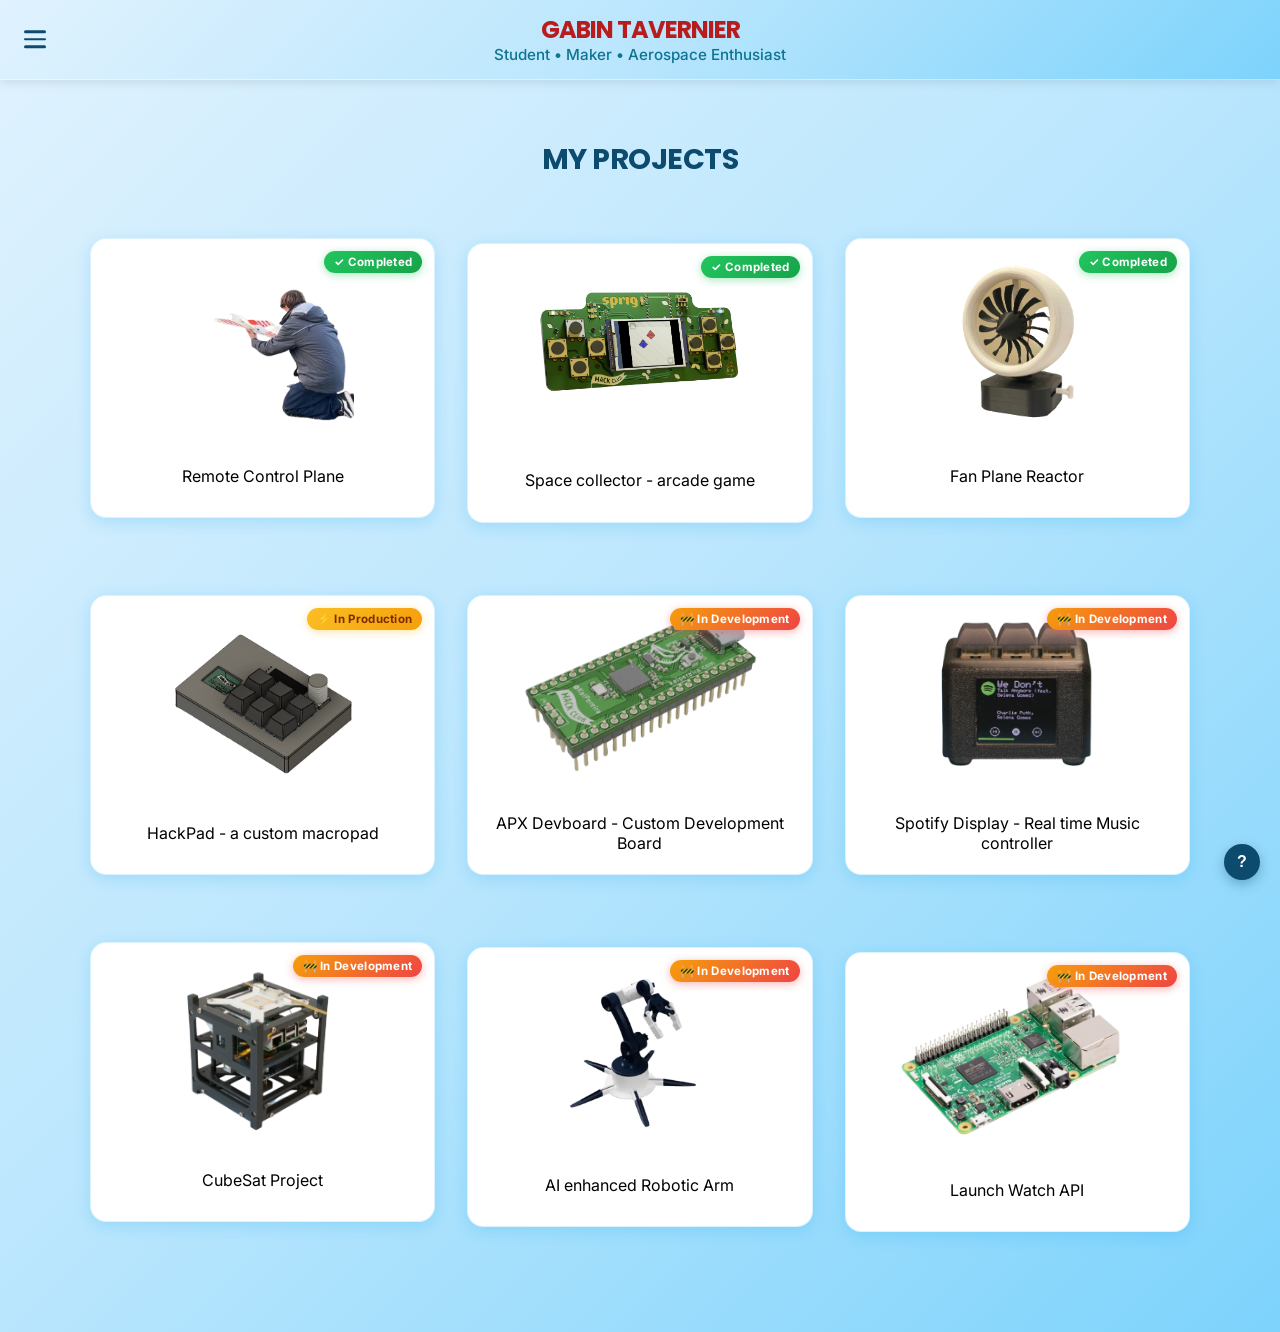
==== index.html @ 33c6af86 "Add files via upload" ====
<!DOCTYPE html>
<html>
    <head>
        <link rel="stylesheet" href="main.css">
        <meta charset="UTF-8">
        <meta name="viewport" content="width=device-width, initial-scale=1.0">
        <title>GABIN TAVERNIER</title>
    </head>
    <body style="padding-bottom: 80px;">

        <div id="header">
            <button id="hamburger" aria-label="Menu">
                <span></span>
                <span></span>
                <span></span>
            </button>
            <h1 id="name"> <div>GABIN TAVERNIER</div> </h1>
            <h3 id="description"> Student • Maker • Aerospace Enthusiast </h3>
            <nav id="nav-dropdown">
                <a href="index.html" class="nav-link active">Projects</a>
                <a href="about.html" class="nav-link">About</a>
                <a href="contact.html" class="nav-link">Contact</a>
            </nav>
        </div>

       
        <h2 id="projects"> <div>MY PROJECTS</div> </h1>
        <div class="projects-grid">
            <div class="project">
                <span class="done-badge">✓ Completed</span>
                <img src="./gabin rc plane.png" alt="RC Plane Project" width="200" height="200" />
                <p>Remote Control Plane</p>
            </div>
            <div class="project space-collector">
                <span class="done-badge">✓ Completed</span>
                <img src="sprig.png" alt="space collector game" width="300" height="200" />
                <p>Space collector - arcade game</p>
            </div>
            <div class="project">
                <span class="done-badge">✓ Completed</span>
                <img src="fan plane reactor.png" alt="Fan Plane Reactor" width="200" height="200" />
                <p>Fan Plane Reactor</p>
            </div>
            <div class="project hackpad">
                <span class="prod-badge">⚡ In Production</span>
                <img src="hackpad.png" alt="HackPad - a custom macropad" width="230" height="160" />
                <p>HackPad - a custom macropad</p>
            </div>
            <div class="project devboard">
                <span class="wip-badge">🚧 In Development</span>
                <img src="devboard.png" alt="devboard" width="220" height="150" />
                <p>APX Devboard - Custom Development Board</p>
            </div>
            <div class="project display">
                <span class="wip-badge">🚧 In Development</span>
                <img src="display.png" alt="spotify display" width="250" height="160" />
                <p>Spotify Display - Real time Music controller</p>
            </div>
            <div class="project cubesat">
                <span class="wip-badge">🚧 In Development</span>
                <img src="cubesat.png" alt="CubeSat Project" width="270" height="270" />
                <p>CubeSat Project</p>
            </div>
            <div class="project robotic-arm">
                <span class="wip-badge">🚧 In Development</span>
                <img src="arm.png" alt="robotic arm" width="200" height="200" />
                <p>AI enhanced Robotic Arm</p>
            </div>
            <div class="project raspapi">
                <span class="wip-badge">🚧 In Development</span>
                <img src="raspapi.png" alt="RaspAPI" width="200" height="200" />
                <p>Launch Watch API</p>
            </div>
        </div>

        <!-- Fenêtre modale projet -->
        <div id="modal-bg" class="modal-bg" style="display:none;">
            <div class="modal" id="modal-content">
                <button class="modal-close" id="modal-close" aria-label="Fermer">&times;</button>
                <div id="modal-body">
                    <!-- Le contenu du projet s'affichera ici -->
                </div>
            </div>
        </div>

        <!-- Légende des badges -->
        <button id="legend-btn" aria-label="Légende des badges">?</button>
        <div id="legend-popup">
            <p><span class="done-badge">✓ Completed</span> Finished / Shipped project</p>
            <p><span class="prod-badge">⚡ In Production</span> Waiting for project parts</p>
            <p><span class="wip-badge">🚧 In Development</span> Project at the design stage</p>
        </div>

       <script src="script.js" defer></script> 
    </body>
</html>
---- main.css ----
@import url('https://fonts.googleapis.com/css2?family=Inter:wght@400;500;600;700&family=Poppins:wght@600;700&display=swap');

html {
    margin: 0;
    padding: 0;
}

/* Legend button */
#legend-btn {
    position: fixed;
    bottom: 20px;
    right: 20px;
    width: 36px;
    height: 36px;
    border-radius: 50%;
    background: #0C4A6E;
    color: #fff;
    font-size: 1rem;
    font-weight: 700;
    border: none;
    cursor: pointer;
    box-shadow: 0 4px 12px rgba(12, 74, 110, 0.35);
    z-index: 100;
    transition: background 0.2s;
}

#legend-btn:hover {
    background: #0284C7;
}

#legend-popup {
    display: none;
    position: fixed;
    bottom: 66px;
    right: 20px;
    background: #fff;
    border-radius: 12px;
    box-shadow: 0 8px 24px rgba(0,0,0,0.15);
    padding: 14px 18px;
    z-index: 100;
    text-align: left;
    min-width: 230px;
    border: 1px solid rgba(186, 230, 253, 0.6);
}

#legend-popup.open {
    display: block;
}

#legend-popup p {
    margin: 6px 0;
    display: flex;
    align-items: center;
    gap: 10px;
    color: #0C4A6E;
    font-size: 0.88rem;
    font-weight: 500;
}

#legend-popup .done-badge,
#legend-popup .prod-badge,
#legend-popup .wip-badge,
#modal-body .done-badge,
#modal-body .prod-badge,
#modal-body .wip-badge {
    position: static;
    box-shadow: none;
    flex-shrink: 0;
}

body {
    text-align: center;
    background: linear-gradient(135deg, #E0F2FE 0%, #BAE6FD 50%, #7DD3FC 100%);
    min-height: 100vh;
    margin: 0;
    padding-top: 80px;
    box-sizing: border-box;
    font-family: 'Inter', -apple-system, BlinkMacSystemFont, 'Segoe UI', sans-serif;
}

h1 {
    color: #0C4A6E;
    margin: 0;
    padding: 0;
    font-family: 'Poppins', sans-serif;
    font-weight: 700;
    letter-spacing: -0.5px;
    font-size: 1.7rem;
}

#links {
    color: #0284C7;
    font-size: 0.95rem;
    text-align: center;
    margin: 0 15px;
    font-weight: 500;
}

#coming {
    color: #4A4A4A;
}

ul {
    list-style-position: outside;
    margin: 0 auto;
    width: fit-content;
}

#links a {
    margin: 0 16px;
    text-decoration: none;
    color: #0C4A6E;
    transition: color 0.2s;
    font-weight: 500;
}

#links a:hover {
    color: #0284C7;
}

#name {
    line-height: 1;
    margin: 0;
    padding: 8px 0 0 0;
    color: #B91C1C;
    font-family: 'Poppins', sans-serif;
    font-weight: 700;
    font-size: 1.5rem;
    letter-spacing: -1px;
}

#description {
    margin-top: 0.2em;
    margin-bottom: 0.3em;
    color: #0E7490;
    font-weight: 500;
    font-size: 0.95rem;
}

#projects {
    line-height: 1.5;
    margin-top: 2em;
    margin-bottom: 2em;
    color: #0C4A6E;
    font-weight: 700;
    font-size: 1.8rem;
    font-family: 'Poppins', sans-serif;
    letter-spacing: -0.5px;
}

#bottom {
    position: fixed;
    bottom: 0;
    left: 0;
    right: 0;
    background: linear-gradient(135deg, #E0F2FE 0%, #BAE6FD 50%, #7DD3FC 100%);
    z-index: 10;
    padding: 10px 0;
    box-shadow: 0 -2px 10px rgba(0, 0, 0, 0.1);
    border-top: 1px solid rgba(255, 255, 255, 0.4);
}

#header {
    position: fixed;
    top: 0;
    background: linear-gradient(135deg, #E0F2FE 0%, #BAE6FD 50%, #7DD3FC 100%);
    z-index: 10;
    padding: 10px 0;
    margin: 0;
    left: 0;
    right: 0;
    width: 100%;
    box-shadow: 0 2px 10px rgba(0, 0, 0, 0.1);
    border-bottom: 1px solid rgba(255, 255, 255, 0.4);
}

/* Hamburger button */
#hamburger {
    position: absolute;
    top: 50%;
    left: 18px;
    transform: translateY(-50%);
    background: none;
    border: none;
    cursor: pointer;
    display: flex;
    flex-direction: column;
    gap: 5px;
    padding: 6px;
    z-index: 20;
    border-radius: 6px;
    transition: background 0.2s;
}

#hamburger:hover {
    background: rgba(14, 165, 233, 0.12);
}

#hamburger span {
    display: block;
    width: 22px;
    height: 2.5px;
    background: #0C4A6E;
    border-radius: 2px;
    transition: transform 0.25s, opacity 0.2s;
}

/* Hamburger animation when open */
#hamburger.open span:nth-child(1) {
    transform: translateY(7.5px) rotate(45deg);
}

#hamburger.open span:nth-child(2) {
    opacity: 0;
}

#hamburger.open span:nth-child(3) {
    transform: translateY(-7.5px) rotate(-45deg);
}

/* Dropdown menu */
#nav-dropdown {
    display: none;
    flex-direction: column;
    position: absolute;
    top: 100%;
    left: 12px;
    background: #FFFFFF;
    border-radius: 10px;
    box-shadow: 0 8px 24px rgba(0, 0, 0, 0.15);
    padding: 8px 0;
    min-width: 180px;
    z-index: 30;
    border: 1px solid rgba(186, 230, 253, 0.5);
}

#nav-dropdown.open {
    display: flex;
}

.nav-link {
    text-decoration: none;
    color: #0C4A6E;
    font-weight: 600;
    font-size: 0.9rem;
    padding: 10px 20px;
    transition: background 0.2s, color 0.2s;
    font-family: 'Inter', sans-serif;
}

.nav-link:hover {
    background: rgba(14, 165, 233, 0.1);
    color: #0284C7;
}

.nav-link.active {
    background: rgba(12, 74, 110, 0.08);
    color: #0284C7;
    font-weight: 700;
}

/* Page content (about, contact) */
.page-content {
    max-width: 700px;
    margin: 0 auto;
    padding: 1rem 2rem;
}

.about-section {
    text-align: left;
    color: #0C4A6E;
    font-size: 1.05rem;
    line-height: 1.7;
}

.about-section a {
    color: #0284C7;
    text-decoration: none;
    font-weight: 500;
}

.about-section a:hover {
    text-decoration: underline;
}

.contact-list {
    list-style: none;
    padding: 0;
    text-align: left;
}

.contact-list li {
    margin-bottom: 0.8em;
    font-size: 1.05rem;
    color: #0C4A6E;
}

.projects-grid {
    display: grid;
    grid-template-columns: repeat(3, 1fr);
    gap: 2rem;
    margin: 20px auto;
    max-width: 1100px;
    padding: 0 2rem;
    align-items: stretch;
}

@media (max-width: 900px) {
    .projects-grid {
        grid-template-columns: repeat(2, minmax(0, 1fr));
    }
}

@media (max-width: 600px) {
    .projects-grid {
        grid-template-columns: 1fr;
        padding: 0 1rem;
    }
    
    #name {
        font-size: 2rem;
    }
    
    #projects {
        font-size: 1.5rem;
    }
}

.project {
    display: flex;
    flex-direction: column;
    align-items: center;
    justify-content: center;
    text-align: center;
    height: 280px;
    width: 100%;
    background: #FFFFFF;
    padding: 1.5rem;
    border-radius: 16px;
    box-shadow: 0 4px 16px rgba(14, 165, 233, 0.2);
    transition: all 0.3s ease;
    cursor: pointer;
    border: 1px solid rgba(186, 230, 253, 0.5);
    box-sizing: border-box;
    position: relative;
}

.project:hover {
    transform: translateY(-6px);
    box-shadow: 0 12px 32px rgba(14, 165, 233, 0.3);
    border-color: rgba(56, 189, 248, 0.8);
}

.wip-badge {
    position: absolute;
    top: 12px;
    right: 12px;
    background: linear-gradient(135deg, #F59E0B, #EF4444);
    color: #FFFFFF;
    font-size: 0.72rem;
    font-weight: 700;
    padding: 4px 10px;
    border-radius: 20px;
    letter-spacing: 0.3px;
    box-shadow: 0 2px 8px rgba(239, 68, 68, 0.4);
    pointer-events: none;
}

.done-badge {
    position: absolute;
    top: 12px;
    right: 12px;
    background: linear-gradient(135deg, #22C55E, #16A34A);
    color: #FFFFFF;
    font-size: 0.72rem;
    font-weight: 700;
    padding: 4px 10px;
    border-radius: 20px;
    letter-spacing: 0.3px;
    box-shadow: 0 2px 8px rgba(34, 197, 94, 0.4);
    pointer-events: none;
}

.prod-badge {
    position: absolute;
    top: 12px;
    right: 12px;
    background: linear-gradient(135deg, #FBBF24, #F59E0B);
    color: #7C2D00;
    font-size: 0.72rem;
    font-weight: 700;
    padding: 4px 10px;
    border-radius: 20px;
    letter-spacing: 0.3px;
    box-shadow: 0 2px 8px rgba(251, 191, 36, 0.4);
    pointer-events: none;
}

.project img {
    display: block;
    margin-left: auto;
    margin-right: auto;
    margin-top: 0;
    margin-bottom: 1rem;
    width: 100%;
    height: 180px;
    object-fit: contain;
    border-radius: 8px;
    transition: transform 0.2s ease;
}

.project:hover img {
    transform: scale(1.05);
}

.project h3 {
    font-size: 1.1rem;
    font-weight: 600;
    color: #0C4A6E;
    margin: 0;
    font-family: 'Inter', sans-serif;
}

/* Style de la modale */
.modal-bg {
    position: fixed;
    top: 0;
    left: 0;
    right: 0;
    bottom: 0;
    background: rgba(0, 0, 0, 0.5);
    z-index: 1000;
    display: flex;
    align-items: center;
    justify-content: center;
    transition: opacity 0.2s;
}

.modal {
    background: #FFFFFF;
    border-radius: 18px;
    box-shadow: 0 8px 32px rgba(14, 165, 233, 0.3);
    padding: 32px 24px;
    max-width: 90vw;
    max-height: 80vh;
    overflow: auto;
    position: relative;
    min-width: 320px;
    border: 1px solid rgba(186, 230, 253, 0.5);
}

.modal-close {
    position: absolute;
    top: 12px;
    right: 18px;
    font-size: 2rem;
    color: #b32121;
    background: none;
    border: none;
    cursor: pointer;
    z-index: 10;
    transition: color 0.15s;
}

.modal-close:hover {
    color: #772626;
}

/* Ajustements spécifiques par projet */
.devboard {
    margin-top: 40px;
}

.display {
    margin-top: 40px;
    margin-bottom: px;
}

.space-collector {
    margin-top: 5px;
}

.robotic-arm {
    margin-top: 40px;
}

.hackpad {
    margin-top: 40px;
}

.cubesat {
    margin-top: 35px;
}

.raspapi {
    margin-top: 45px;
}
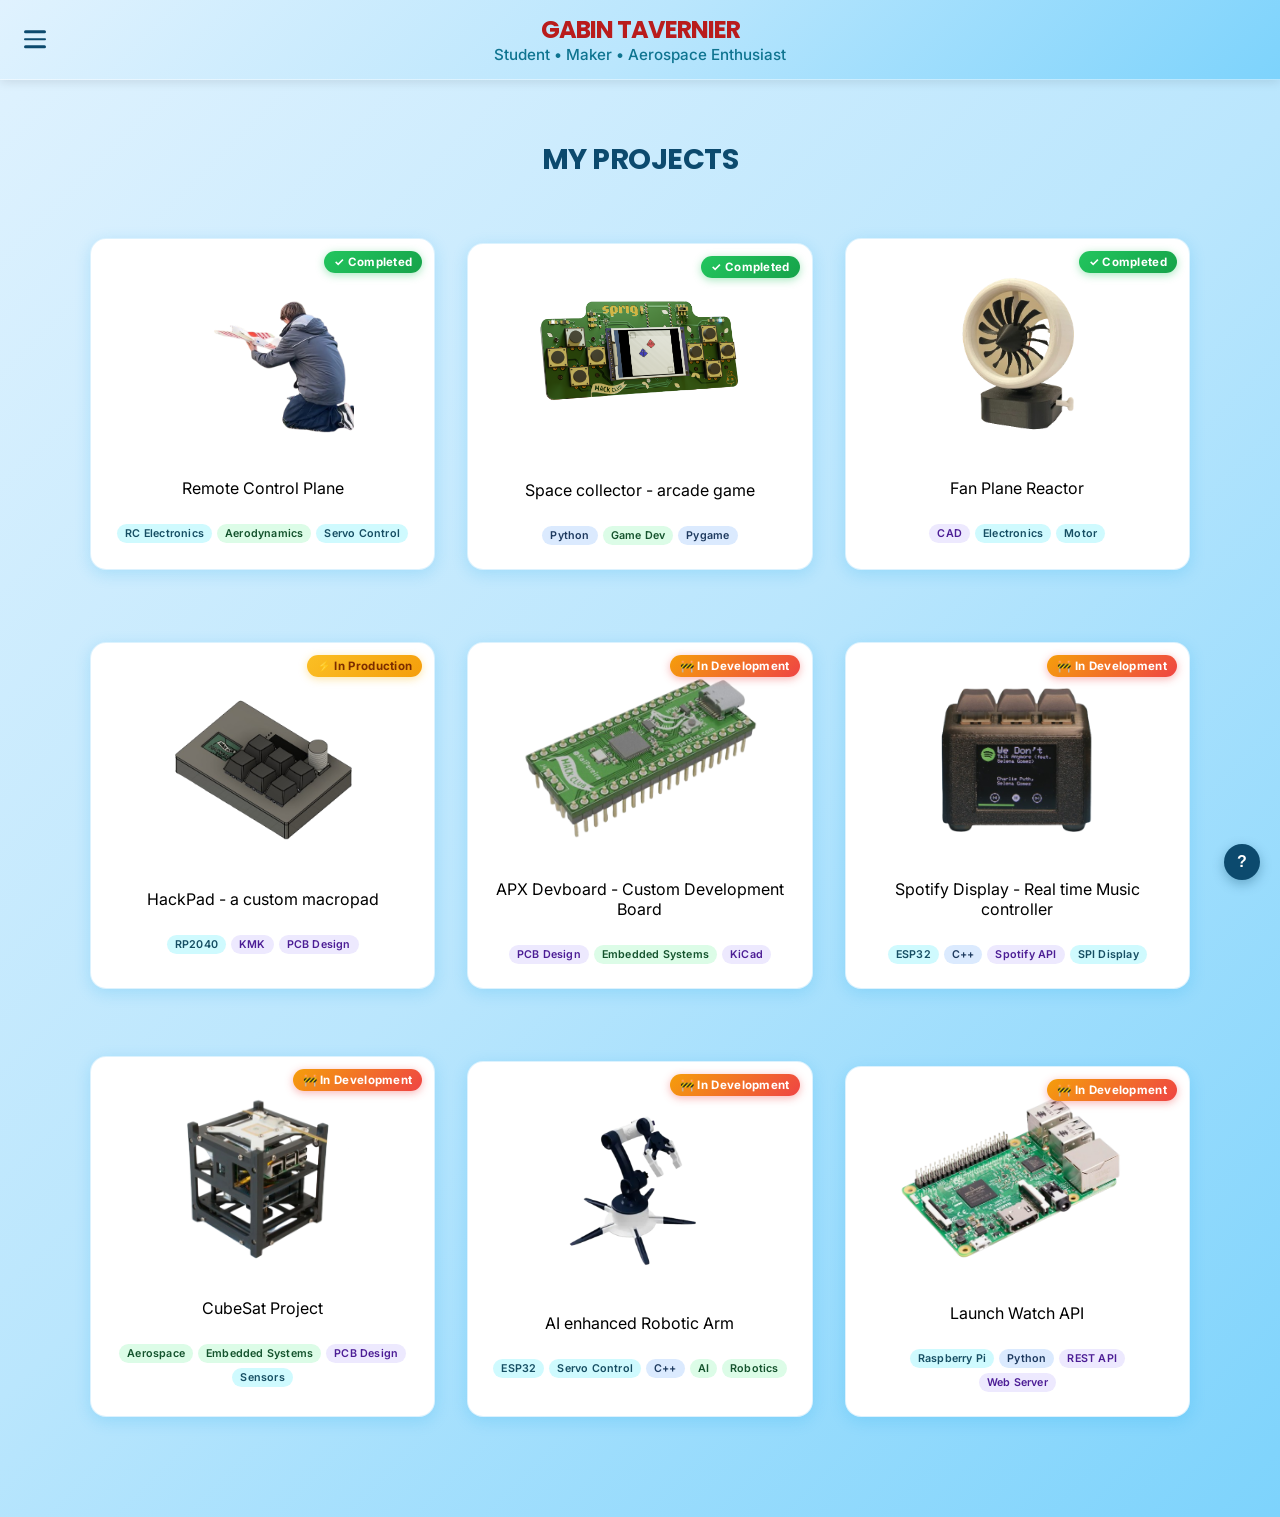
==== commit 872b86fa: "Add files via upload" ====
--- a/index.html
+++ b/index.html
@@ -1,6 +1,7 @@
 <!DOCTYPE html>
 <html>
     <head>
+        <link rel="icon" type="image/x-icon" href="/favicon.ico">
         <link rel="stylesheet" href="main.css">
         <meta charset="UTF-8">
         <meta name="viewport" content="width=device-width, initial-scale=1.0">
@@ -19,6 +20,7 @@
             <nav id="nav-dropdown">
                 <a href="index.html" class="nav-link active">Projects</a>
                 <a href="about.html" class="nav-link">About</a>
+                <a href="skills.html" class="nav-link">Skills</a>
                 <a href="contact.html" class="nav-link">Contact</a>
             </nav>
         </div>
--- a/main.css
+++ b/main.css
@@ -333,7 +333,7 @@
     align-items: center;
     justify-content: center;
     text-align: center;
-    height: 280px;
+    min-height: 280px;
     width: 100%;
     background: #FFFFFF;
     padding: 1.5rem;
@@ -495,4 +495,175 @@
 
 .raspapi {
     margin-top: 45px;
-}+}
+
+/* ── Skills page ── */
+.skills-grid {
+    display: flex;
+    flex-direction: column;
+    gap: 12px;
+    margin-top: 1.5rem;
+}
+
+.skills-row {
+    display: grid;
+    gap: 12px;
+}
+
+.skills-row-top    { grid-template-columns: repeat(3, 1fr); }
+.skills-row-bottom { grid-template-columns: repeat(2, 1fr); }
+
+@media (max-width: 700px) {
+    .skills-row-top,
+    .skills-row-bottom {
+        grid-template-columns: 1fr;
+    }
+}
+
+.skill-card {
+    background: #FFFFFF;
+    border-radius: 12px;
+    border: 0.5px solid rgba(0, 0, 0, 0.1);
+    padding: 1.1rem 1.2rem;
+    text-align: left;
+}
+
+.skill-card-title {
+    font-family: 'Inter', sans-serif;
+    font-weight: 500;
+    font-size: 13px;
+    text-transform: uppercase;
+    letter-spacing: 0.08em;
+    color: #0C4A6E;
+    margin-bottom: 0;
+}
+
+.skill-section {
+    margin-top: 10px;
+}
+
+.skill-section-label {
+    font-size: 11px;
+    text-transform: uppercase;
+    letter-spacing: 0.1em;
+    color: #9CA3AF;
+    font-weight: 500;
+    margin-bottom: 5px;
+    font-family: 'Inter', sans-serif;
+}
+
+.skill-card .tags-list {
+    justify-content: flex-start;
+    margin-top: 0;
+    gap: 4px;
+}
+
+/* Per-card title colors */
+.skill-card--prog   .skill-card-title { color: #3C3489; }
+.skill-card--hw     .skill-card-title { color: #085041; }
+.skill-card--pcb    .skill-card-title { color: #0C447C; }
+.skill-card--soft   .skill-card-title { color: #633806; }
+.skill-card--domain .skill-card-title { color: #3B6D11; }
+
+/* Tags inside skill cards: pill shape, per-card color */
+.skill-card .tag {
+    border-radius: 99px;
+    font-size: 12px;
+    padding: 3px 10px;
+}
+
+.skill-card--prog   .tag { background: #EEEDFE; color: #3C3489; }
+.skill-card--hw     .tag { background: #E1F5EE; color: #085041; }
+.skill-card--pcb    .tag { background: #E6F1FB; color: #0C447C; }
+.skill-card--soft   .tag { background: #FAEEDA; color: #633806; }
+.skill-card--domain .tag { background: #EAF3DE; color: #27500A; }
+
+/* Gray tag — overrides card color, used for reference/tool components */
+.skill-card .tag--gray { background: #F1EFE8; color: #444441; }
+
+/* ── Tags ── */
+.tags-list {
+    display: flex;
+    flex-wrap: wrap;
+    gap: 5px;
+    justify-content: center;
+    margin-top: 10px;
+}
+
+#modal-body .tags-list {
+    justify-content: flex-start;
+    margin-top: 12px;
+    margin-bottom: 2px;
+}
+
+.tag {
+    font-size: 0.67rem;
+    font-weight: 600;
+    padding: 3px 8px;
+    border-radius: 12px;
+    letter-spacing: 0.2px;
+    white-space: nowrap;
+    font-family: 'Inter', sans-serif;
+}
+
+.tag-lang   { background: #DBEAFE; color: #1E3A5F; }
+.tag-hw     { background: #CFFAFE; color: #164E63; }
+.tag-fab    { background: #FEF3C7; color: #78350F; }
+.tag-tool   { background: #EDE9FE; color: #4C1D95; }
+.tag-domain { background: #DCFCE7; color: #14532D; }
+
+/* ── Progress bar (in modal) ── */
+.progress-section {
+    margin-top: 16px;
+    padding-top: 14px;
+    border-top: 1px solid #E0F2FE;
+}
+
+.progress-label {
+    display: flex;
+    justify-content: space-between;
+    font-size: 0.82rem;
+    font-weight: 600;
+    color: #0C4A6E;
+    margin-bottom: 6px;
+    font-family: 'Inter', sans-serif;
+}
+
+.progress-pct {
+    color: #0284C7;
+    font-weight: 700;
+}
+
+.progress-track {
+    width: 100%;
+    height: 8px;
+    background: #E0F2FE;
+    border-radius: 99px;
+    overflow: hidden;
+}
+
+.progress-fill {
+    height: 100%;
+    background: linear-gradient(90deg, #0C4A6E, #38BDF8);
+    border-radius: 99px;
+    transition: width 0.6s ease;
+}
+
+.progress-steps {
+    display: flex;
+    flex-wrap: wrap;
+    gap: 6px;
+    margin-top: 10px;
+}
+
+.progress-step {
+    font-size: 0.70rem;
+    font-weight: 600;
+    padding: 3px 10px;
+    border-radius: 12px;
+    font-family: 'Inter', sans-serif;
+}
+
+.step-done    { background: #DCFCE7; color: #14532D; }
+.step-current { background: #0284C7; color: #fff; }
+.step-todo    { background: #F1F5F9; color: #94A3B8; }
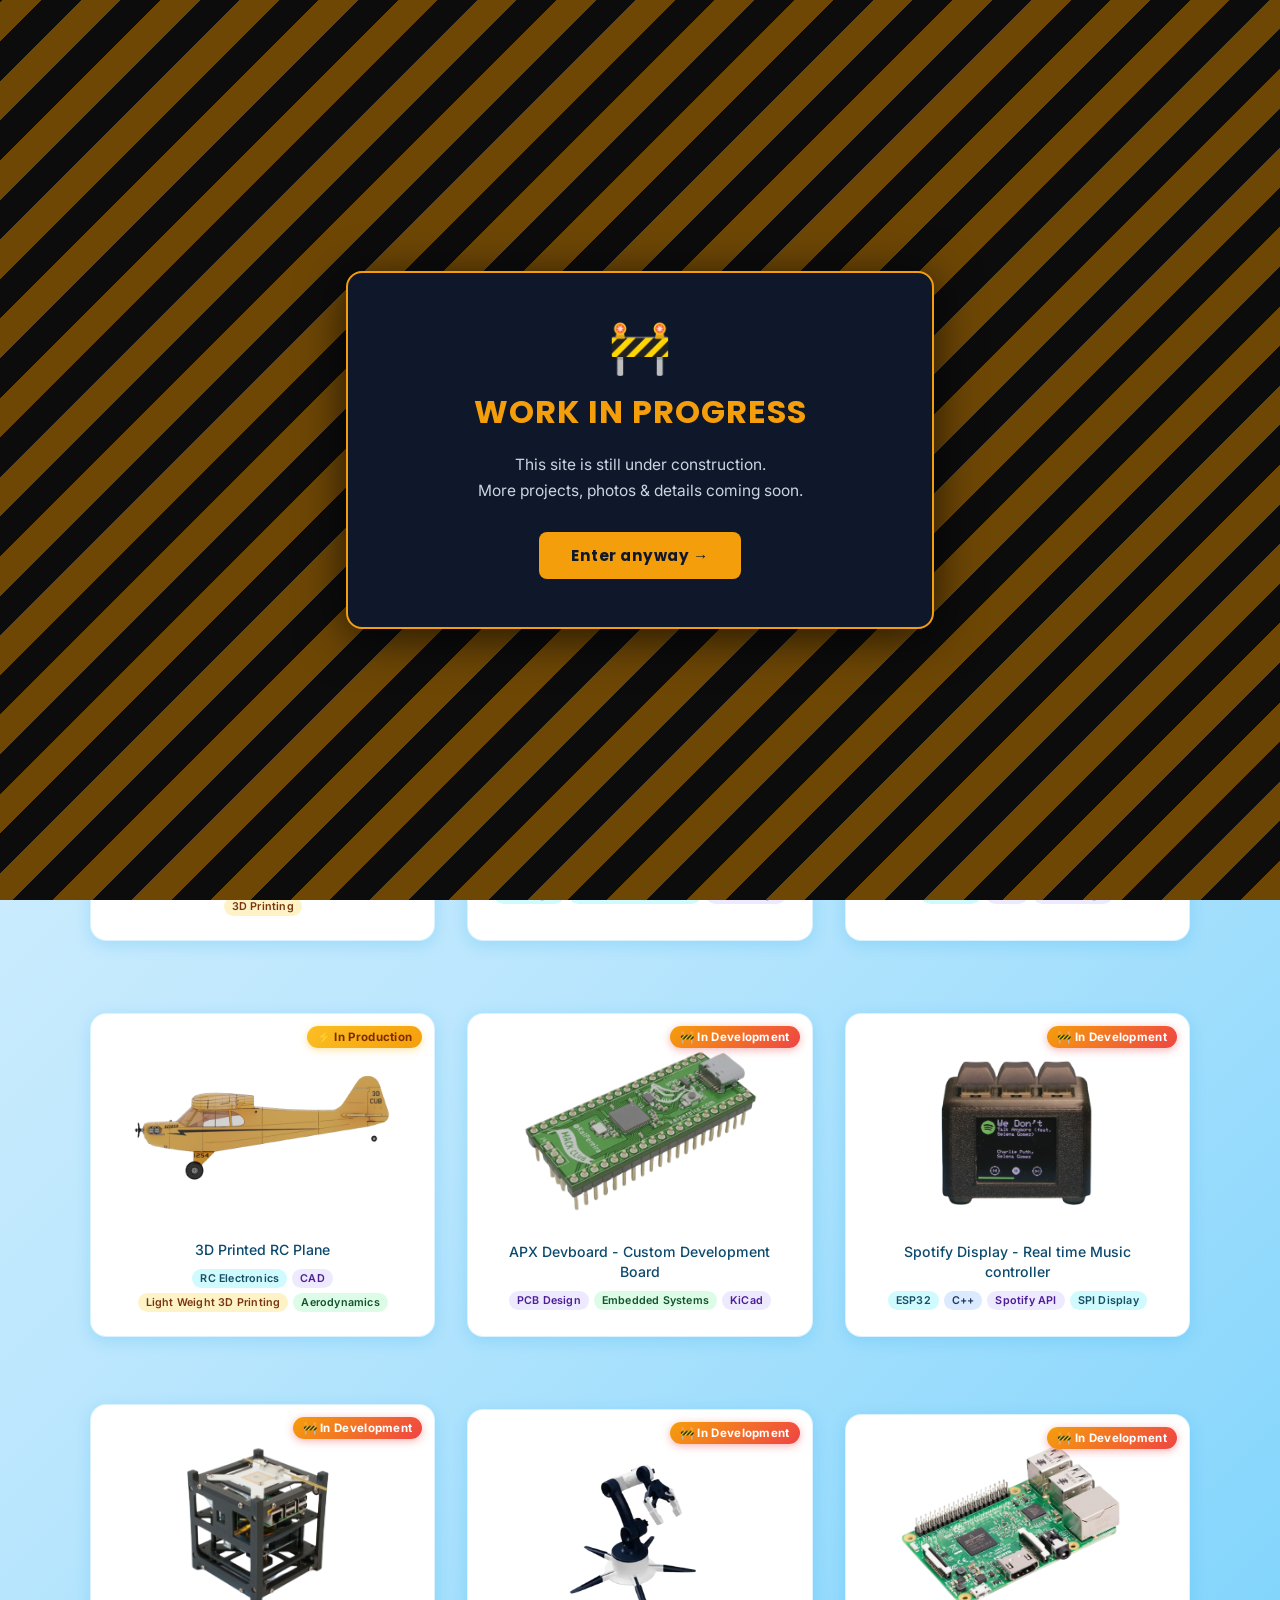
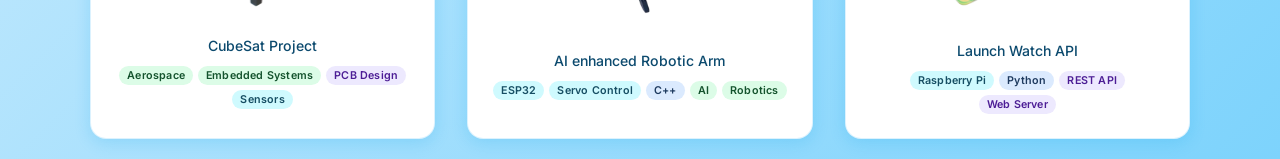
==== commit 5bb901b4: "Add files via upload" ====
--- a/index.html
+++ b/index.html
@@ -7,8 +7,20 @@
         <meta name="viewport" content="width=device-width, initial-scale=1.0">
         <title>GABIN TAVERNIER</title>
     </head>
-    <body style="padding-bottom: 80px;">
+    <body>
 
+        <!-- Full-page WIP splash -->
+        <div id="wip-splash">
+            <div id="wip-splash-inner">
+                <div class="wip-splash-stripes"></div>
+                <div class="wip-splash-card">
+                    <div class="wip-splash-icons">🚧</div>
+                    <h1 class="wip-splash-title">Work in progress</h1>
+                    <p class="wip-splash-sub">This site is still under construction.<br>More projects, photos &amp; details coming soon.</p>
+                    <button id="wip-enter-btn" onclick="document.getElementById('wip-splash').style.display='none'">Enter anyway &rarr;</button>
+                </div>
+            </div>
+        </div>
         <div id="header">
             <button id="hamburger" aria-label="Menu">
                 <span></span>
@@ -28,6 +40,7 @@
        
         <h2 id="projects"> <div>MY PROJECTS</div> </h1>
         <div class="projects-grid">
+            <!-- ✓ Completed -->
             <div class="project">
                 <span class="done-badge">✓ Completed</span>
                 <img src="./gabin rc plane.png" alt="RC Plane Project" width="200" height="200" />
@@ -43,11 +56,28 @@
                 <img src="fan plane reactor.png" alt="Fan Plane Reactor" width="200" height="200" />
                 <p>Fan Plane Reactor</p>
             </div>
+            <div class="project electric-lighter">
+                <span class="done-badge">✓ Completed</span>
+                <img src="el.png" alt="Electric Lighter" width="200" height="200" />
+                <p>Electric Lighter</p>
+            </div>
+            <div class="project ttl-siren">
+                <span class="done-badge">✓ Completed</span>
+                <img src="TTL.png" alt="TTL Siren" width="200" height="200" />
+                <p>TTL Siren</p>
+            </div>
+            <!-- ⚡ In Production -->
             <div class="project hackpad">
                 <span class="prod-badge">⚡ In Production</span>
                 <img src="hackpad.png" alt="HackPad - a custom macropad" width="230" height="160" />
                 <p>HackPad - a custom macropad</p>
             </div>
+            <div class="project rc-plane-3d">
+                <span class="prod-badge">⚡ In Production</span>
+                <img src="3D plane.png" alt="3D Printed RC Plane" width="200" height="200" />
+                <p>3D Printed RC Plane</p>
+            </div>
+            <!-- 🚧 In Development -->
             <div class="project devboard">
                 <span class="wip-badge">🚧 In Development</span>
                 <img src="devboard.png" alt="devboard" width="220" height="150" />
@@ -85,14 +115,6 @@
             </div>
         </div>
 
-        <!-- Légende des badges -->
-        <button id="legend-btn" aria-label="Légende des badges">?</button>
-        <div id="legend-popup">
-            <p><span class="done-badge">✓ Completed</span> Finished / Shipped project</p>
-            <p><span class="prod-badge">⚡ In Production</span> Waiting for project parts</p>
-            <p><span class="wip-badge">🚧 In Development</span> Project at the design stage</p>
-        </div>
-
        <script src="script.js" defer></script> 
     </body>
 </html>
--- a/main.css
+++ b/main.css
@@ -4,6 +4,89 @@
 html {
     margin: 0;
     padding: 0;
+}
+
+/* ── WIP Full-page Splash ── */
+#wip-splash {
+    position: fixed;
+    inset: 0;
+    z-index: 9999;
+    background: repeating-linear-gradient(
+        -45deg,
+        #F59E0B 0px,
+        #F59E0B 28px,
+        #1a1a1a 28px,
+        #1a1a1a 56px
+    );
+    display: flex;
+    align-items: center;
+    justify-content: center;
+}
+
+#wip-splash-inner {
+    width: 100%;
+    height: 100%;
+    display: flex;
+    align-items: center;
+    justify-content: center;
+    background: rgba(0,0,0,0.55);
+}
+
+.wip-splash-card {
+    background: #0f172a;
+    border: 2px solid #F59E0B;
+    border-radius: 16px;
+    padding: 48px 52px;
+    max-width: 480px;
+    width: 88vw;
+    text-align: center;
+    box-shadow: 0 8px 48px rgba(0,0,0,0.7);
+    display: flex;
+    flex-direction: column;
+    align-items: center;
+    gap: 16px;
+}
+
+.wip-splash-icons {
+    font-size: 3.2rem;
+    line-height: 1;
+}
+
+.wip-splash-title {
+    font-family: 'Poppins', sans-serif;
+    font-size: 2rem;
+    font-weight: 700;
+    color: #F59E0B;
+    text-transform: uppercase;
+    letter-spacing: 1px;
+    margin: 0;
+}
+
+.wip-splash-sub {
+    font-family: 'Inter', sans-serif;
+    font-size: 0.97rem;
+    color: #cbd5e1;
+    line-height: 1.7;
+    margin: 0;
+}
+
+#wip-enter-btn {
+    margin-top: 12px;
+    padding: 12px 32px;
+    background: #F59E0B;
+    color: #0f172a;
+    font-family: 'Poppins', sans-serif;
+    font-size: 0.95rem;
+    font-weight: 700;
+    border: none;
+    border-radius: 8px;
+    cursor: pointer;
+    letter-spacing: 0.5px;
+    transition: background 0.15s;
+}
+
+#wip-enter-btn:hover {
+    background: #d97706;
 }
 
 /* Legend button */
@@ -422,6 +505,15 @@
     font-family: 'Inter', sans-serif;
 }
 
+.project p {
+    font-size: 0.88rem;
+    font-weight: 500;
+    color: #0C4A6E;
+    margin: 6px 0 0;
+    line-height: 1.4;
+    font-family: 'Inter', sans-serif;
+}
+
 /* Style de la modale */
 .modal-bg {
     position: fixed;
@@ -441,13 +533,32 @@
     background: #FFFFFF;
     border-radius: 18px;
     box-shadow: 0 8px 32px rgba(14, 165, 233, 0.3);
-    padding: 32px 24px;
-    max-width: 90vw;
-    max-height: 80vh;
+    padding: 32px 28px;
+    max-width: 480px;
+    width: 92vw;
+    max-height: 82vh;
     overflow: auto;
     position: relative;
-    min-width: 320px;
+    min-width: 280px;
     border: 1px solid rgba(186, 230, 253, 0.5);
+    text-align: center;
+}
+
+#modal-body h2 {
+    font-family: 'Poppins', sans-serif;
+    font-size: 1.3rem;
+    font-weight: 700;
+    color: #0C4A6E;
+    margin: 8px 0 12px;
+    line-height: 1.3;
+}
+
+#modal-body p {
+    font-family: 'Inter', sans-serif;
+    font-size: 0.92rem;
+    color: #475569;
+    line-height: 1.75;
+    margin: 0 0 4px;
 }
 
 .modal-close {
@@ -489,6 +600,18 @@
     margin-top: 40px;
 }
 
+.electric-lighter {
+    margin-top: 40px;
+}
+
+.ttl-siren {
+    margin-top: 40px;
+}
+
+.rc-plane-3d {
+    margin-top: 40px;
+}
+
 .cubesat {
     margin-top: 35px;
 }
@@ -591,7 +714,7 @@
 }
 
 #modal-body .tags-list {
-    justify-content: flex-start;
+    justify-content: center;
     margin-top: 12px;
     margin-bottom: 2px;
 }
@@ -621,7 +744,8 @@
 
 .progress-label {
     display: flex;
-    justify-content: space-between;
+    justify-content: center;
+    gap: 8px;
     font-size: 0.82rem;
     font-weight: 600;
     color: #0C4A6E;
@@ -654,6 +778,7 @@
     flex-wrap: wrap;
     gap: 6px;
     margin-top: 10px;
+    justify-content: center;
 }
 
 .progress-step {
@@ -666,4 +791,87 @@
 
 .step-done    { background: #DCFCE7; color: #14532D; }
 .step-current { background: #0284C7; color: #fff; }
-.step-todo    { background: #F1F5F9; color: #94A3B8; }+.step-todo    { background: #F1F5F9; color: #94A3B8; }
+
+/* ── Modal: images, video, links ── */
+.modal-images {
+    display: flex;
+    flex-wrap: wrap;
+    gap: 10px;
+    margin: 14px 0 4px;
+    justify-content: center;
+}
+
+.modal-thumb {
+    width: auto;
+    max-width: 180px;
+    max-height: 130px;
+    object-fit: cover;
+    border-radius: 10px;
+    border: 1px solid #BAE6FD;
+    box-shadow: 0 2px 8px rgba(14, 165, 233, 0.15);
+}
+
+.modal-video {
+    margin: 14px 0 4px;
+    border-radius: 12px;
+    overflow: hidden;
+    background: #000;
+    max-width: 100%;
+}
+
+.modal-video iframe,
+.modal-video video {
+    display: block;
+    width: 100%;
+    aspect-ratio: 16 / 9;
+    border: none;
+    border-radius: 12px;
+}
+
+.modal-video-portrait {
+    max-width: 220px;
+    margin-left: auto;
+    margin-right: auto;
+}
+
+.modal-video-portrait iframe,
+.modal-video-portrait video {
+    aspect-ratio: 9 / 16;
+}
+
+.modal-links-section {
+    display: flex;
+    flex-wrap: wrap;
+    justify-content: center;
+    gap: 8px;
+    margin: 14px 0 4px;
+}
+
+.modal-link {
+    display: inline-flex;
+    align-items: center;
+    gap: 7px;
+    font-size: 0.82rem;
+    font-weight: 600;
+    padding: 6px 14px;
+    border-radius: 20px;
+    text-decoration: none;
+    transition: opacity 0.2s, transform 0.15s;
+    font-family: 'Inter', sans-serif;
+}
+
+.modal-link:hover {
+    opacity: 0.82;
+    transform: translateY(-1px);
+}
+
+.modal-link-github {
+    background: #1a1a2e;
+    color: #fff;
+}
+
+.modal-link-hackclub {
+    background: #ec3750;
+    color: #fff;
+}
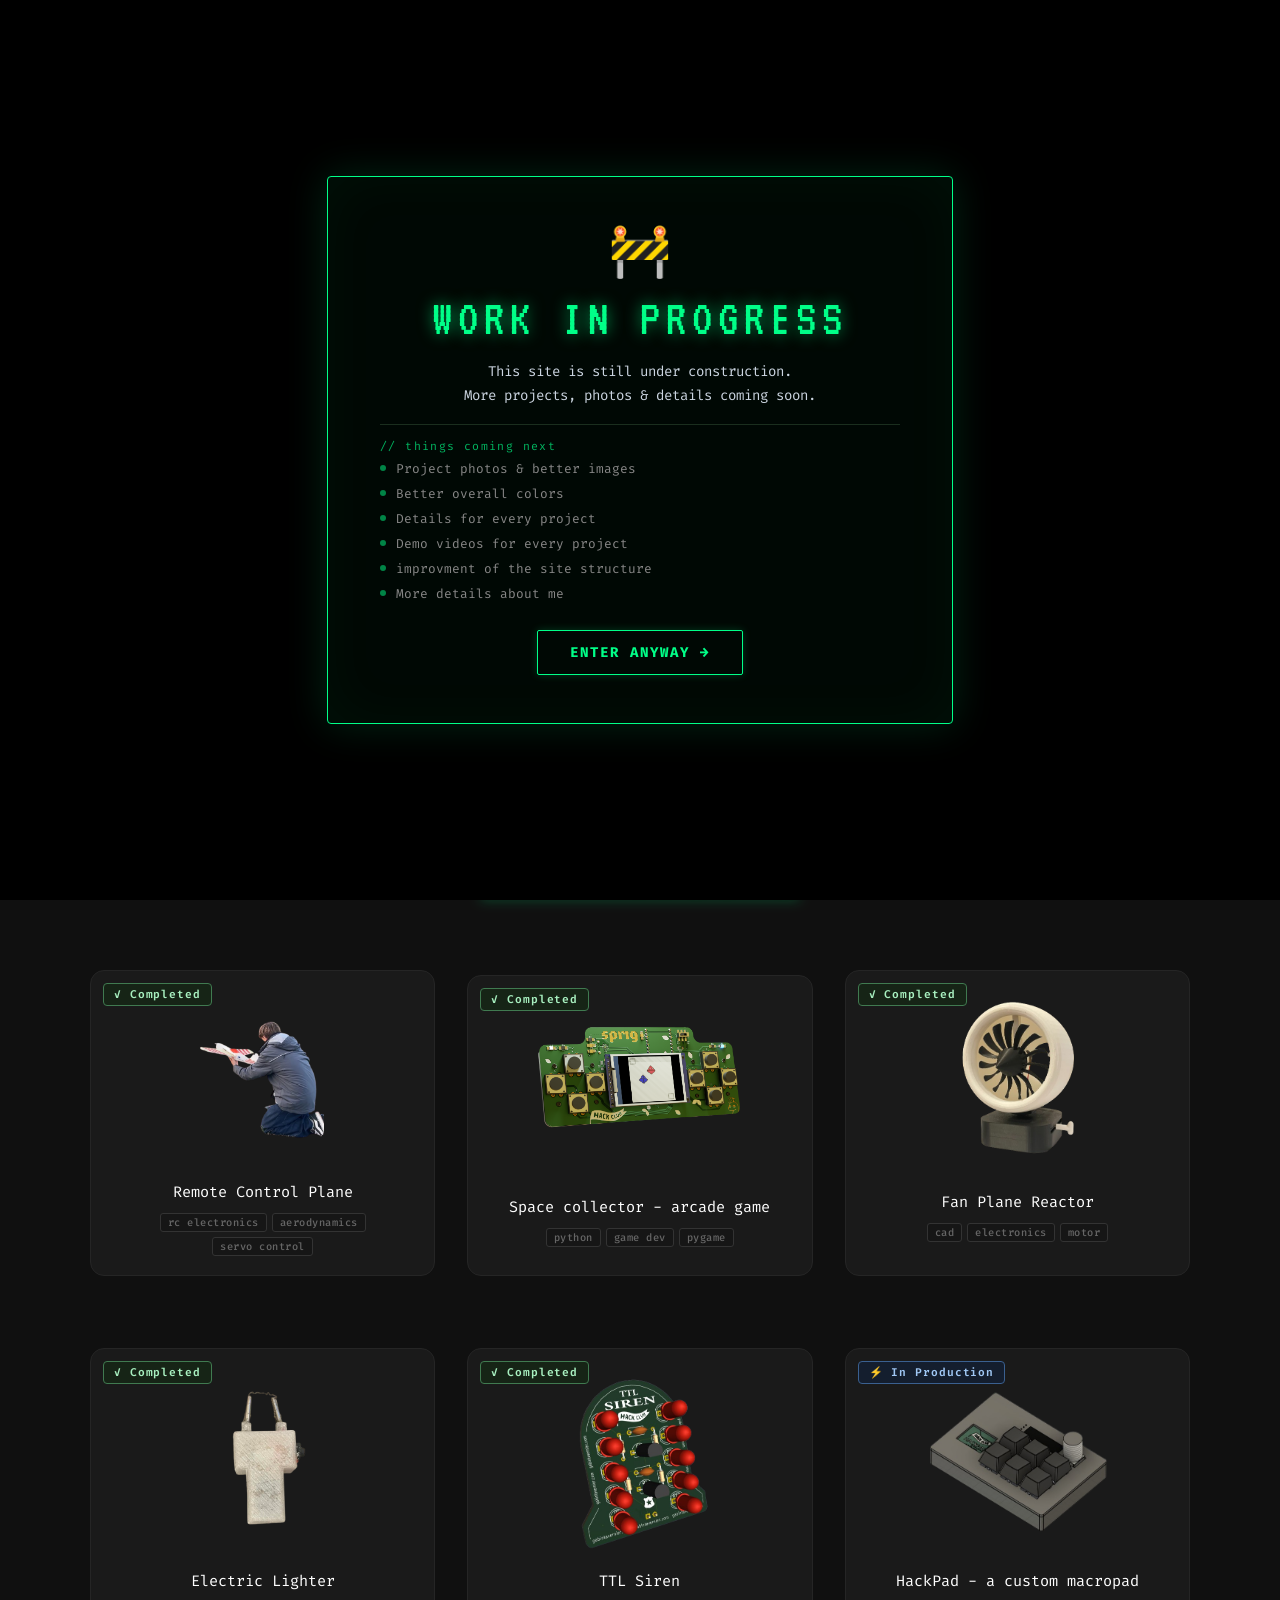
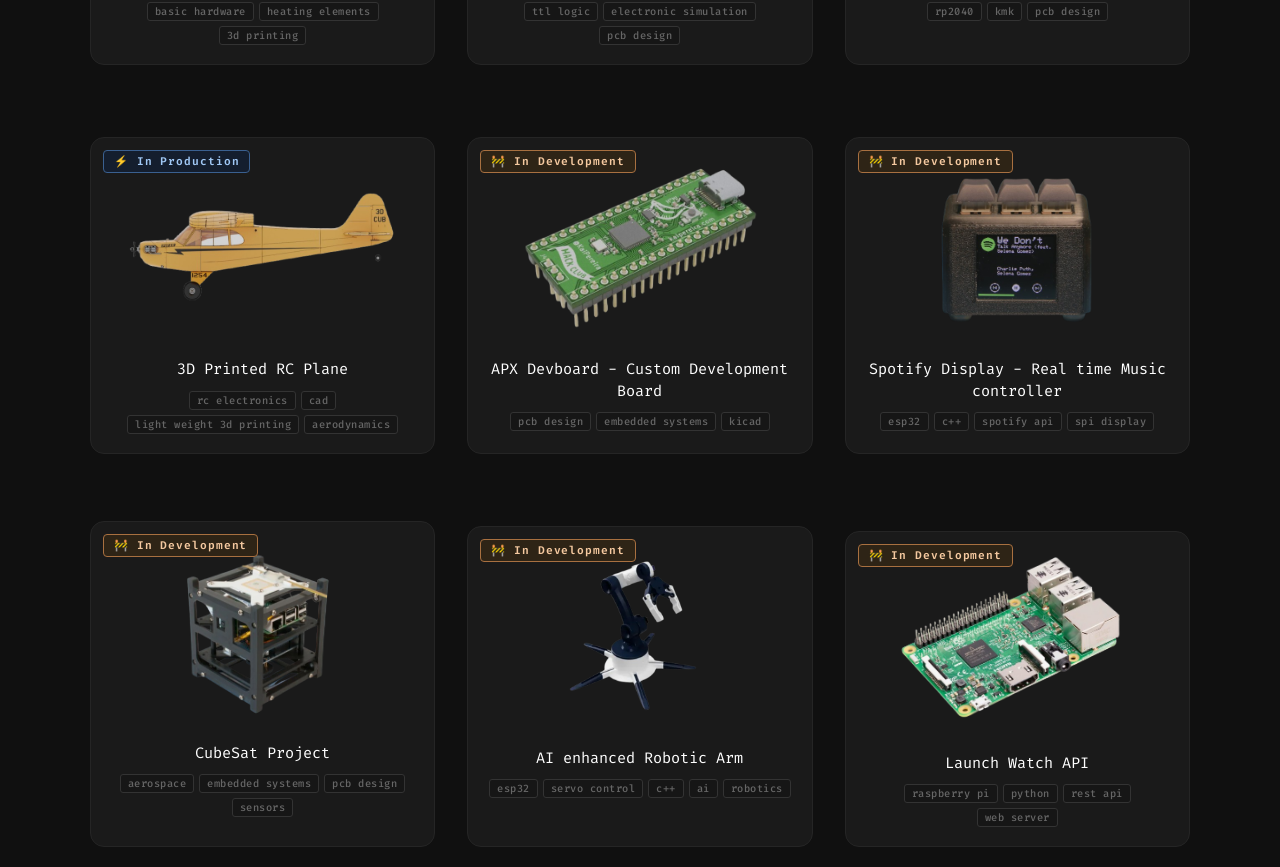
==== commit c09e626d: "Add files via upload" ====
--- a/index.html
+++ b/index.html
@@ -11,97 +11,137 @@
 
         <!-- Full-page WIP splash -->
         <div id="wip-splash">
+            <canvas id="wip-canvas"></canvas>
             <div id="wip-splash-inner">
-                <div class="wip-splash-stripes"></div>
                 <div class="wip-splash-card">
                     <div class="wip-splash-icons">🚧</div>
                     <h1 class="wip-splash-title">Work in progress</h1>
-                    <p class="wip-splash-sub">This site is still under construction.<br>More projects, photos &amp; details coming soon.</p>
-                    <button id="wip-enter-btn" onclick="document.getElementById('wip-splash').style.display='none'">Enter anyway &rarr;</button>
+                    <p class="wip-splash-sub" data-i18n="wip-sub">This site is still under construction.<br>More projects, photos &amp; details coming soon.</p>
+
+                    <div id="wip-roadmap">
+                        <p class="wip-roadmap-label" data-i18n="wip-roadmap-label">// things coming next</p>
+                        <ul class="wip-roadmap-list">
+                            <li><span class="wip-roadmap-dot"></span><span data-i18n="wip-r1">Project photos &amp; better images</span></li>
+                            <li><span class="wip-roadmap-dot"></span><span data-i18n="wip-r2">Better overall colors</span></li>
+                            <li><span class="wip-roadmap-dot"></span><span data-i18n="wip-r3">Details for every project</span></li>
+                            <li><span class="wip-roadmap-dot"></span><span data-i18n="wip-r4">Demo videos for every project</span></li>
+                            <li><span class="wip-roadmap-dot"></span><span data-i18n="wip-r5">improvment of the site structure</span></li>
+                            <li><span class="wip-roadmap-dot"></span><span data-i18n="wip-r6">More details about me</span></li>
+                        </ul>
+                    </div>
+
+                    <button id="wip-enter-btn" data-i18n="wip-enter" onclick="document.getElementById('wip-splash').style.display='none'">Enter anyway &rarr;</button>
                 </div>
             </div>
         </div>
         <div id="header">
+            <!-- Desktop nav -->
+            <span id="nav-logo">GABIN TAVERNIER</span>
+            <nav id="nav-desktop">
+                <a href="index.html" class="nav-link active" data-i18n="nav-projects">Projects</a>
+                <a href="about.html" class="nav-link" data-i18n="nav-about">About</a>
+                <a href="skills.html" class="nav-link" data-i18n="nav-skills">Skills</a>
+            </nav>
+            <div id="contact-btn-wrap">
+                <a href="contact.html"><button id="contact-btn" data-i18n="nav-contact">Contact</button></a>
+                <button class="lang-btn">FR</button>
+            </div>
+            <!-- Mobile only -->
             <button id="hamburger" aria-label="Menu">
                 <span></span>
                 <span></span>
                 <span></span>
             </button>
             <h1 id="name"> <div>GABIN TAVERNIER</div> </h1>
-            <h3 id="description"> Student • Maker • Aerospace Enthusiast </h3>
+            <h3 id="description" data-i18n="mobile-subtitle"> Student • Maker • Aerospace Enthusiast </h3>
             <nav id="nav-dropdown">
-                <a href="index.html" class="nav-link active">Projects</a>
-                <a href="about.html" class="nav-link">About</a>
-                <a href="skills.html" class="nav-link">Skills</a>
-                <a href="contact.html" class="nav-link">Contact</a>
+                <a href="index.html" class="nav-link active" data-i18n="nav-projects">Projects</a>
+                <a href="about.html" class="nav-link" data-i18n="nav-about">About</a>
+                <a href="skills.html" class="nav-link" data-i18n="nav-skills">Skills</a>
+                <a href="contact.html" class="nav-link" data-i18n="nav-contact">Contact</a>
+                <button class="lang-btn lang-btn-mobile">FR</button>
             </nav>
         </div>
 
-       
-        <h2 id="projects"> <div>MY PROJECTS</div> </h1>
+        <!-- Hero section -->
+        <div id="hero">
+            <div id="hero-text">
+                <span class="greeting" data-i18n="greeting">Hi, I'm</span>
+                <h1>Gabin Tavernier</h1>
+                <span class="subtitle" data-i18n="hero-subtitle">Student &bull; Maker &bull; Aerospace Enthusiast</span>
+            </div>
+            <img src="hackpad.png" alt="HackPad project" />
+        </div>
+
+        <div id="scroll-down">
+            <span data-i18n="scroll-down-txt">scroll down</span>
+            <svg width="18" height="18" viewBox="0 0 24 24" fill="none" stroke="currentColor" stroke-width="2" stroke-linecap="round" stroke-linejoin="round"><polyline points="6 9 12 15 18 9"/></svg>
+        </div>
+
+        <h2 id="projects" data-i18n="projects-title">MY PROJECTS</h2>
         <div class="projects-grid">
             <!-- ✓ Completed -->
-            <div class="project">
-                <span class="done-badge">✓ Completed</span>
+            <div class="project rc-plane-card">
+                <span class="done-badge" data-i18n="badge-done">✓ Completed</span>
                 <img src="./gabin rc plane.png" alt="RC Plane Project" width="200" height="200" />
-                <p>Remote Control Plane</p>
+                <p data-i18n="proj-rc-plane">Remote Control Plane</p>
             </div>
             <div class="project space-collector">
-                <span class="done-badge">✓ Completed</span>
+                <span class="done-badge" data-i18n="badge-done">✓ Completed</span>
                 <img src="sprig.png" alt="space collector game" width="300" height="200" />
-                <p>Space collector - arcade game</p>
+                <p data-i18n="proj-space">Space collector - arcade game</p>
             </div>
             <div class="project">
-                <span class="done-badge">✓ Completed</span>
+                <span class="done-badge" data-i18n="badge-done">✓ Completed</span>
                 <img src="fan plane reactor.png" alt="Fan Plane Reactor" width="200" height="200" />
-                <p>Fan Plane Reactor</p>
+                <p data-i18n="proj-fan">Fan Plane Reactor</p>
             </div>
             <div class="project electric-lighter">
-                <span class="done-badge">✓ Completed</span>
+                <span class="done-badge" data-i18n="badge-done">✓ Completed</span>
                 <img src="el.png" alt="Electric Lighter" width="200" height="200" />
-                <p>Electric Lighter</p>
+                <p data-i18n="proj-lighter">Electric Lighter</p>
             </div>
             <div class="project ttl-siren">
-                <span class="done-badge">✓ Completed</span>
+                <span class="done-badge" data-i18n="badge-done">✓ Completed</span>
                 <img src="TTL.png" alt="TTL Siren" width="200" height="200" />
-                <p>TTL Siren</p>
+                <p data-i18n="proj-ttl">TTL Siren</p>
             </div>
             <!-- ⚡ In Production -->
             <div class="project hackpad">
-                <span class="prod-badge">⚡ In Production</span>
+                <span class="prod-badge" data-i18n="badge-prod">⚡ In Production</span>
                 <img src="hackpad.png" alt="HackPad - a custom macropad" width="230" height="160" />
-                <p>HackPad - a custom macropad</p>
+                <p data-i18n="proj-hackpad">HackPad - a custom macropad</p>
             </div>
             <div class="project rc-plane-3d">
-                <span class="prod-badge">⚡ In Production</span>
+                <span class="prod-badge" data-i18n="badge-prod">⚡ In Production</span>
                 <img src="3D plane.png" alt="3D Printed RC Plane" width="200" height="200" />
-                <p>3D Printed RC Plane</p>
+                <p data-i18n="proj-3dplane">3D Printed RC Plane</p>
             </div>
             <!-- 🚧 In Development -->
             <div class="project devboard">
-                <span class="wip-badge">🚧 In Development</span>
+                <span class="wip-badge" data-i18n="badge-wip">🚧 In Development</span>
                 <img src="devboard.png" alt="devboard" width="220" height="150" />
-                <p>APX Devboard - Custom Development Board</p>
+                <p data-i18n="proj-devboard">APX Devboard - Custom Development Board</p>
             </div>
             <div class="project display">
-                <span class="wip-badge">🚧 In Development</span>
+                <span class="wip-badge" data-i18n="badge-wip">🚧 In Development</span>
                 <img src="display.png" alt="spotify display" width="250" height="160" />
-                <p>Spotify Display - Real time Music controller</p>
+                <p data-i18n="proj-display">Spotify Display - Real time Music controller</p>
             </div>
             <div class="project cubesat">
-                <span class="wip-badge">🚧 In Development</span>
+                <span class="wip-badge" data-i18n="badge-wip">🚧 In Development</span>
                 <img src="cubesat.png" alt="CubeSat Project" width="270" height="270" />
-                <p>CubeSat Project</p>
+                <p data-i18n="proj-cubesat">CubeSat Project</p>
             </div>
             <div class="project robotic-arm">
-                <span class="wip-badge">🚧 In Development</span>
+                <span class="wip-badge" data-i18n="badge-wip">🚧 In Development</span>
                 <img src="arm.png" alt="robotic arm" width="200" height="200" />
-                <p>AI enhanced Robotic Arm</p>
+                <p data-i18n="proj-robotic-arm">AI enhanced Robotic Arm</p>
             </div>
             <div class="project raspapi">
-                <span class="wip-badge">🚧 In Development</span>
+                <span class="wip-badge" data-i18n="badge-wip">🚧 In Development</span>
                 <img src="raspapi.png" alt="RaspAPI" width="200" height="200" />
-                <p>Launch Watch API</p>
+                <p data-i18n="proj-launchapi">Launch Watch API</p>
             </div>
         </div>
 
--- a/main.css
+++ b/main.css
@@ -1,5 +1,19 @@
 
-@import url('https://fonts.googleapis.com/css2?family=Inter:wght@400;500;600;700&family=Poppins:wght@600;700&display=swap');
+@import url('https://fonts.googleapis.com/css2?family=VT323&family=Fira+Code:wght@300..700&family=Share+Tech+Mono&display=swap');
+
+/* ── Blinking cursor effect ── */
+@keyframes blink {
+    0%, 100% { opacity: 1; }
+    50%       { opacity: 0; }
+}
+
+#hero-text .greeting::after {
+    content: '_';
+    display: inline-block;
+    color: #00ff88;
+    animation: blink 1.1s step-end infinite;
+    margin-left: 2px;
+}
 
 html {
     margin: 0;
@@ -11,16 +25,20 @@
     position: fixed;
     inset: 0;
     z-index: 9999;
-    background: repeating-linear-gradient(
-        -45deg,
-        #F59E0B 0px,
-        #F59E0B 28px,
-        #1a1a1a 28px,
-        #1a1a1a 56px
-    );
+    background: #000000;
     display: flex;
     align-items: center;
     justify-content: center;
+    overflow: hidden;
+}
+
+#wip-canvas {
+    position: absolute;
+    inset: 0;
+    width: 100%;
+    height: 100%;
+    opacity: 0.35;
+    pointer-events: none;
 }
 
 #wip-splash-inner {
@@ -29,22 +47,24 @@
     display: flex;
     align-items: center;
     justify-content: center;
-    background: rgba(0,0,0,0.55);
+    position: relative;
+    z-index: 1;
 }
 
 .wip-splash-card {
-    background: #0f172a;
-    border: 2px solid #F59E0B;
-    border-radius: 16px;
+    background: rgba(0, 10, 5, 0.88);
+    border: 1px solid #00ff88;
+    border-radius: 4px;
     padding: 48px 52px;
-    max-width: 480px;
+    max-width: 520px;
     width: 88vw;
     text-align: center;
-    box-shadow: 0 8px 48px rgba(0,0,0,0.7);
+    box-shadow: 0 0 40px rgba(0, 255, 136, 0.15), inset 0 0 60px rgba(0, 255, 136, 0.04);
     display: flex;
     flex-direction: column;
     align-items: center;
     gap: 16px;
+    margin: auto;
 }
 
 .wip-splash-icons {
@@ -53,18 +73,19 @@
 }
 
 .wip-splash-title {
-    font-family: 'Poppins', sans-serif;
-    font-size: 2rem;
-    font-weight: 700;
-    color: #F59E0B;
+    font-family: 'VT323', monospace;
+    font-size: 3.2rem;
+    font-weight: 400;
+    color: #00ff88;
     text-transform: uppercase;
-    letter-spacing: 1px;
+    letter-spacing: 6px;
     margin: 0;
+    text-shadow: 0 0 16px rgba(0, 255, 136, 0.6);
 }
 
 .wip-splash-sub {
-    font-family: 'Inter', sans-serif;
-    font-size: 0.97rem;
+    font-family: 'Fira Code', monospace;
+    font-size: 0.88rem;
     color: #cbd5e1;
     line-height: 1.7;
     margin: 0;
@@ -73,20 +94,86 @@
 #wip-enter-btn {
     margin-top: 12px;
     padding: 12px 32px;
-    background: #F59E0B;
-    color: #0f172a;
-    font-family: 'Poppins', sans-serif;
-    font-size: 0.95rem;
+    background: transparent;
+    color: #00ff88;
+    border: 1px solid #00ff88;
+    border-radius: 2px;
+    font-family: 'Fira Code', monospace;
+    font-size: 0.88rem;
     font-weight: 700;
+    cursor: pointer;
+    letter-spacing: 2px;
+    text-transform: uppercase;
+    transition: background 0.15s, color 0.15s, box-shadow 0.15s;
+    box-shadow: 0 0 8px rgba(0, 255, 136, 0.2);
+}
+
+
+#wip-enter-btn:hover {
+    background: rgba(0, 255, 136, 0.1);
+    box-shadow: 0 0 16px rgba(0, 255, 136, 0.4);
+}
+
+#wip-roadmap-btn {
+    background: transparent;
+    color: #444444;
     border: none;
-    border-radius: 8px;
+    font-family: 'Fira Code', monospace;
+    font-size: 0.78rem;
     cursor: pointer;
-    letter-spacing: 0.5px;
-    transition: background 0.15s;
-}
-
-#wip-enter-btn:hover {
-    background: #d97706;
+    letter-spacing: 0.05em;
+    padding: 0;
+    transition: color 0.15s;
+}
+
+#wip-roadmap-btn:hover {
+    color: #00ff88;
+}
+
+#wip-roadmap {
+    display: block;
+    width: 100%;
+    border-top: 1px solid #1a2e1e;
+    padding-top: 14px;
+}
+
+.wip-roadmap-list {
+    list-style: none;
+    padding: 0;
+    margin: 0;
+    text-align: left;
+    display: flex;
+    flex-direction: column;
+    gap: 8px;
+}
+
+.wip-roadmap-label {
+    font-family: 'Fira Code', monospace;
+    font-size: 0.72rem;
+    color: #00ff88;
+    letter-spacing: 0.12em;
+    margin: 0 0 6px;
+    text-align: left;
+    width: 100%;
+    opacity: 0.7;
+}
+
+.wip-roadmap-list li {
+    font-family: 'Fira Code', monospace;
+    font-size: 0.8rem;
+    color: #888888;
+    display: flex;
+    align-items: center;
+    gap: 10px;
+}
+
+.wip-roadmap-dot {
+    width: 6px;
+    height: 6px;
+    border-radius: 50%;
+    background: #00ff88;
+    opacity: 0.5;
+    flex-shrink: 0;
 }
 
 /* Legend button */
@@ -97,19 +184,19 @@
     width: 36px;
     height: 36px;
     border-radius: 50%;
-    background: #0C4A6E;
+    background: #2a2a2a;
     color: #fff;
     font-size: 1rem;
     font-weight: 700;
     border: none;
     cursor: pointer;
-    box-shadow: 0 4px 12px rgba(12, 74, 110, 0.35);
+    box-shadow: 0 4px 12px rgba(0, 0, 0, 0.4);
     z-index: 100;
     transition: background 0.2s;
 }
 
 #legend-btn:hover {
-    background: #0284C7;
+    background: #333333;
 }
 
 #legend-popup {
@@ -117,14 +204,14 @@
     position: fixed;
     bottom: 66px;
     right: 20px;
-    background: #fff;
+    background: #1a1a1a;
     border-radius: 12px;
-    box-shadow: 0 8px 24px rgba(0,0,0,0.15);
+    box-shadow: 0 8px 24px rgba(0,0,0,0.6);
     padding: 14px 18px;
     z-index: 100;
     text-align: left;
     min-width: 230px;
-    border: 1px solid rgba(186, 230, 253, 0.6);
+    border: 1px solid #2a2a2a;
 }
 
 #legend-popup.open {
@@ -136,7 +223,7 @@
     display: flex;
     align-items: center;
     gap: 10px;
-    color: #0C4A6E;
+    color: #cccccc;
     font-size: 0.88rem;
     font-weight: 500;
 }
@@ -154,26 +241,27 @@
 
 body {
     text-align: center;
-    background: linear-gradient(135deg, #E0F2FE 0%, #BAE6FD 50%, #7DD3FC 100%);
+    background: #101010;
+    color: #ffffff;
     min-height: 100vh;
     margin: 0;
     padding-top: 80px;
     box-sizing: border-box;
-    font-family: 'Inter', -apple-system, BlinkMacSystemFont, 'Segoe UI', sans-serif;
+    font-family: 'Fira Code', 'Courier New', monospace;
 }
 
 h1 {
-    color: #0C4A6E;
+    color: #ffffff;
     margin: 0;
     padding: 0;
-    font-family: 'Poppins', sans-serif;
+    font-family: 'VT323', monospace;
     font-weight: 700;
     letter-spacing: -0.5px;
     font-size: 1.7rem;
 }
 
 #links {
-    color: #0284C7;
+    color: #aaaaaa;
     font-size: 0.95rem;
     text-align: center;
     margin: 0 15px;
@@ -181,7 +269,7 @@
 }
 
 #coming {
-    color: #4A4A4A;
+    color: #666666;
 }
 
 ul {
@@ -193,43 +281,49 @@
 #links a {
     margin: 0 16px;
     text-decoration: none;
-    color: #0C4A6E;
+    color: #aaaaaa;
     transition: color 0.2s;
     font-weight: 500;
 }
 
 #links a:hover {
-    color: #0284C7;
+    color: #ffffff;
 }
 
 #name {
     line-height: 1;
     margin: 0;
     padding: 8px 0 0 0;
-    color: #B91C1C;
-    font-family: 'Poppins', sans-serif;
+    color: #ffffff;
+    font-family: 'VT323', monospace;
     font-weight: 700;
     font-size: 1.5rem;
     letter-spacing: -1px;
+    display: none;
 }
 
 #description {
     margin-top: 0.2em;
     margin-bottom: 0.3em;
-    color: #0E7490;
+    color: #888888;
     font-weight: 500;
     font-size: 0.95rem;
+    display: none;
 }
 
 #projects {
     line-height: 1.5;
-    margin-top: 2em;
-    margin-bottom: 2em;
-    color: #0C4A6E;
-    font-weight: 700;
-    font-size: 1.8rem;
-    font-family: 'Poppins', sans-serif;
-    letter-spacing: -0.5px;
+    margin-top: 0.4em;
+    margin-bottom: 0.8em;
+    color: #00ff88;
+    font-weight: 400;
+    font-size: 4rem;
+    font-family: 'VT323', monospace;
+    letter-spacing: 3px;
+    text-decoration: underline;
+    text-shadow: 0 0 12px rgba(0, 255, 136, 0.3);
+    text-align: center;
+    width: 100%;
 }
 
 #bottom {
@@ -237,29 +331,32 @@
     bottom: 0;
     left: 0;
     right: 0;
-    background: linear-gradient(135deg, #E0F2FE 0%, #BAE6FD 50%, #7DD3FC 100%);
+    background: #101010;
     z-index: 10;
     padding: 10px 0;
-    box-shadow: 0 -2px 10px rgba(0, 0, 0, 0.1);
-    border-top: 1px solid rgba(255, 255, 255, 0.4);
+    box-shadow: 0 -2px 10px rgba(0, 0, 0, 0.4);
+    border-top: 1px solid #1e1e1e;
 }
 
 #header {
     position: fixed;
     top: 0;
-    background: linear-gradient(135deg, #E0F2FE 0%, #BAE6FD 50%, #7DD3FC 100%);
-    z-index: 10;
-    padding: 10px 0;
-    margin: 0;
     left: 0;
     right: 0;
     width: 100%;
-    box-shadow: 0 2px 10px rgba(0, 0, 0, 0.1);
-    border-bottom: 1px solid rgba(255, 255, 255, 0.4);
-}
-
-/* Hamburger button */
+    z-index: 10;
+    background: #101010;
+    border-bottom: 1px solid #1e1e1e;
+    display: flex;
+    align-items: center;
+    justify-content: space-between;
+    padding: 14px 60px;
+    box-sizing: border-box;
+}
+
+/* Hamburger button — mobile only */
 #hamburger {
+    display: none;
     position: absolute;
     top: 50%;
     left: 18px;
@@ -267,7 +364,6 @@
     background: none;
     border: none;
     cursor: pointer;
-    display: flex;
     flex-direction: column;
     gap: 5px;
     padding: 6px;
@@ -277,14 +373,14 @@
 }
 
 #hamburger:hover {
-    background: rgba(14, 165, 233, 0.12);
+    background: rgba(255, 255, 255, 0.08);
 }
 
 #hamburger span {
     display: block;
     width: 22px;
     height: 2.5px;
-    background: #0C4A6E;
+    background: #ffffff;
     border-radius: 2px;
     transition: transform 0.25s, opacity 0.2s;
 }
@@ -309,13 +405,13 @@
     position: absolute;
     top: 100%;
     left: 12px;
-    background: #FFFFFF;
+    background: #1a1a1a;
     border-radius: 10px;
-    box-shadow: 0 8px 24px rgba(0, 0, 0, 0.15);
+    box-shadow: 0 8px 24px rgba(0, 0, 0, 0.6);
     padding: 8px 0;
     min-width: 180px;
     z-index: 30;
-    border: 1px solid rgba(186, 230, 253, 0.5);
+    border: 1px solid #2a2a2a;
 }
 
 #nav-dropdown.open {
@@ -324,41 +420,41 @@
 
 .nav-link {
     text-decoration: none;
-    color: #0C4A6E;
-    font-weight: 600;
+    color: #aaaaaa;
+    font-weight: 500;
     font-size: 0.9rem;
     padding: 10px 20px;
     transition: background 0.2s, color 0.2s;
-    font-family: 'Inter', sans-serif;
+    font-family: 'Fira Code', monospace;
 }
 
 .nav-link:hover {
-    background: rgba(14, 165, 233, 0.1);
-    color: #0284C7;
+    background: rgba(255, 255, 255, 0.06);
+    color: #ffffff;
 }
 
 .nav-link.active {
-    background: rgba(12, 74, 110, 0.08);
-    color: #0284C7;
+    background: rgba(255, 255, 255, 0.06);
+    color: #ffffff;
     font-weight: 700;
 }
 
 /* Page content (about, contact) */
 .page-content {
-    max-width: 700px;
+    max-width: 1100px;
     margin: 0 auto;
-    padding: 1rem 2rem;
+    padding: 2rem 2.5rem;
 }
 
 .about-section {
     text-align: left;
-    color: #0C4A6E;
+    color: #cccccc;
     font-size: 1.05rem;
     line-height: 1.7;
 }
 
 .about-section a {
-    color: #0284C7;
+    color: #7dd3fc;
     text-decoration: none;
     font-weight: 500;
 }
@@ -376,7 +472,7 @@
 .contact-list li {
     margin-bottom: 0.8em;
     font-size: 1.05rem;
-    color: #0C4A6E;
+    color: #cccccc;
 }
 
 .projects-grid {
@@ -414,69 +510,72 @@
     display: flex;
     flex-direction: column;
     align-items: center;
-    justify-content: center;
+    justify-content: flex-start;
     text-align: center;
     min-height: 280px;
     width: 100%;
-    background: #FFFFFF;
-    padding: 1.5rem;
-    border-radius: 16px;
-    box-shadow: 0 4px 16px rgba(14, 165, 233, 0.2);
-    transition: all 0.3s ease;
+    background: #1a1a1a;
+    padding: 1.2rem;
+    border-radius: 14px;
+    box-shadow: none;
+    transition: all 0.2s ease;
     cursor: pointer;
-    border: 1px solid rgba(186, 230, 253, 0.5);
+    border: 1px solid #252525;
     box-sizing: border-box;
     position: relative;
 }
 
 .project:hover {
-    transform: translateY(-6px);
-    box-shadow: 0 12px 32px rgba(14, 165, 233, 0.3);
-    border-color: rgba(56, 189, 248, 0.8);
+    transform: translateY(-4px);
+    background: #212121;
+    border-color: #333333;
 }
 
 .wip-badge {
     position: absolute;
     top: 12px;
-    right: 12px;
-    background: linear-gradient(135deg, #F59E0B, #EF4444);
-    color: #FFFFFF;
-    font-size: 0.72rem;
-    font-weight: 700;
-    padding: 4px 10px;
-    border-radius: 20px;
-    letter-spacing: 0.3px;
-    box-shadow: 0 2px 8px rgba(239, 68, 68, 0.4);
+    left: 12px;
+    background: #2e2416;
+    color: #f5c9a0;
+    border: 1px solid #a87040;
+    font-size: 0.7rem;
+    font-weight: 600;
+    padding: 3px 10px;
+    border-radius: 4px;
+    letter-spacing: 0.08em;
+    font-family: 'Fira Code', monospace;
     pointer-events: none;
 }
 
 .done-badge {
     position: absolute;
     top: 12px;
-    right: 12px;
-    background: linear-gradient(135deg, #22C55E, #16A34A);
-    color: #FFFFFF;
-    font-size: 0.72rem;
-    font-weight: 700;
-    padding: 4px 10px;
-    border-radius: 20px;
-    letter-spacing: 0.3px;
-    box-shadow: 0 2px 8px rgba(34, 197, 94, 0.4);
+    left: 12px;
+    background: #162416;
+    color: #a8f0c0;
+    border: 1px solid #407a50;
+    font-size: 0.7rem;
+    font-weight: 600;
+    padding: 3px 10px;
+    border-radius: 4px;
+    letter-spacing: 0.08em;
+    font-family: 'Fira Code', monospace;
     pointer-events: none;
 }
 
 .prod-badge {
     position: absolute;
     top: 12px;
-    right: 12px;
-    background: linear-gradient(135deg, #FBBF24, #F59E0B);
-    color: #7C2D00;
-    font-size: 0.72rem;
-    font-weight: 700;
-    padding: 4px 10px;
-    border-radius: 20px;
-    letter-spacing: 0.3px;
-    box-shadow: 0 2px 8px rgba(251, 191, 36, 0.4);
+    left: 12px;
+    background: #141e2e;
+    color: #a0c8f5;
+    border: 1px solid #3a6090;
+    font-size: 0.7rem;
+    font-weight: 600;
+    padding: 3px 10px;
+    border-radius: 4px;
+    letter-spacing: 0.08em;
+    font-family: 'Fira Code', monospace;
     pointer-events: none;
 }
 
@@ -489,8 +588,23 @@
     width: 100%;
     height: 180px;
     object-fit: contain;
-    border-radius: 8px;
+    object-position: center center;
     transition: transform 0.2s ease;
+}
+
+.rc-plane-card img {
+    object-fit: contain;
+    object-position: center center;
+    width: 85%;
+    height: 160px;
+    margin-left: auto;
+    margin-right: auto;
+    transform: translateX(-20px);
+}
+
+.rc-plane-card p {
+    margin-top: auto;
+    padding-top: 10px;
 }
 
 .project:hover img {
@@ -500,18 +614,18 @@
 .project h3 {
     font-size: 1.1rem;
     font-weight: 600;
-    color: #0C4A6E;
+    color: #ffffff;
     margin: 0;
-    font-family: 'Inter', sans-serif;
+    font-family: 'Fira Code', monospace;
 }
 
 .project p {
-    font-size: 0.88rem;
-    font-weight: 500;
-    color: #0C4A6E;
+    font-size: 0.95rem;
+    font-weight: 400;
+    color: #ffffff;
     margin: 6px 0 0;
     line-height: 1.4;
-    font-family: 'Inter', sans-serif;
+    font-family: 'Fira Code', monospace;
 }
 
 /* Style de la modale */
@@ -530,9 +644,9 @@
 }
 
 .modal {
-    background: #FFFFFF;
+    background: #1a1a1a;
     border-radius: 18px;
-    box-shadow: 0 8px 32px rgba(14, 165, 233, 0.3);
+    box-shadow: 0 8px 48px rgba(0, 0, 0, 0.8);
     padding: 32px 28px;
     max-width: 480px;
     width: 92vw;
@@ -540,23 +654,24 @@
     overflow: auto;
     position: relative;
     min-width: 280px;
-    border: 1px solid rgba(186, 230, 253, 0.5);
+    border: 1px solid #2a2a2a;
     text-align: center;
 }
 
 #modal-body h2 {
-    font-family: 'Poppins', sans-serif;
-    font-size: 1.3rem;
-    font-weight: 700;
-    color: #0C4A6E;
+    font-family: 'VT323', monospace;
+    font-size: 2rem;
+    font-weight: 400;
+    color: #00ff88;
     margin: 8px 0 12px;
     line-height: 1.3;
+    letter-spacing: 2px;
 }
 
 #modal-body p {
-    font-family: 'Inter', sans-serif;
+    font-family: 'Fira Code', monospace;
     font-size: 0.92rem;
-    color: #475569;
+    color: #aaaaaa;
     line-height: 1.75;
     margin: 0 0 4px;
 }
@@ -622,87 +737,87 @@
 
 /* ── Skills page ── */
 .skills-grid {
-    display: flex;
-    flex-direction: column;
-    gap: 12px;
-    margin-top: 1.5rem;
+    display: grid;
+    grid-template-columns: repeat(auto-fill, minmax(300px, 1fr));
+    gap: 48px;
+    margin-top: 3rem;
+    max-width: 1100px;
+    margin-left: auto;
+    margin-right: auto;
 }
 
 .skills-row {
-    display: grid;
-    gap: 12px;
-}
-
-.skills-row-top    { grid-template-columns: repeat(3, 1fr); }
-.skills-row-bottom { grid-template-columns: repeat(2, 1fr); }
-
-@media (max-width: 700px) {
-    .skills-row-top,
-    .skills-row-bottom {
-        grid-template-columns: 1fr;
-    }
+    display: contents;
 }
 
 .skill-card {
-    background: #FFFFFF;
-    border-radius: 12px;
-    border: 0.5px solid rgba(0, 0, 0, 0.1);
-    padding: 1.1rem 1.2rem;
+    padding: 0.4rem 0;
     text-align: left;
+    margin-bottom: 1rem;
 }
 
 .skill-card-title {
-    font-family: 'Inter', sans-serif;
-    font-weight: 500;
-    font-size: 13px;
+    font-family: 'VT323', monospace;
+    font-size: 1.55rem;
+    letter-spacing: 2px;
+    color: #00ff88;
+    margin-bottom: 22px;
+}
+
+.skill-section {
+    display: flex;
+    align-items: flex-start;
+    gap: 14px;
+    margin-top: 22px;
+}
+    margin-top: 9px;
+
+
+.skill-section-label {
+    font-size: 0.58rem;
     text-transform: uppercase;
-    letter-spacing: 0.08em;
-    color: #0C4A6E;
-    margin-bottom: 0;
-}
-
-.skill-section {
-    margin-top: 10px;
-}
-
-.skill-section-label {
-    font-size: 11px;
-    text-transform: uppercase;
-    letter-spacing: 0.1em;
-    color: #9CA3AF;
-    font-weight: 500;
-    margin-bottom: 5px;
-    font-family: 'Inter', sans-serif;
+    letter-spacing: 0.15em;
+    color: #666;
+    min-width: 75px;
+    padding-top: 3px;
+    font-family: 'Fira Code', monospace;
+    flex-shrink: 0;
 }
 
 .skill-card .tags-list {
-    justify-content: flex-start;
+    justify-content: center;
     margin-top: 0;
     gap: 4px;
 }
 
-/* Per-card title colors */
-.skill-card--prog   .skill-card-title { color: #3C3489; }
-.skill-card--hw     .skill-card-title { color: #085041; }
-.skill-card--pcb    .skill-card-title { color: #0C447C; }
-.skill-card--soft   .skill-card-title { color: #633806; }
-.skill-card--domain .skill-card-title { color: #3B6D11; }
-
-/* Tags inside skill cards: pill shape, per-card color */
+/* Per-card accent colors */
+
+.skill-card--prog   .skill-card-title { color: #818cf8; }
+.skill-card--hw     .skill-card-title { color: #34d399; }
+.skill-card--pcb    .skill-card-title { color: #38bdf8; }
+.skill-card--soft   .skill-card-title { color: #fbbf24; }
+.skill-card--domain .skill-card-title { color: #4ade80; }
+
+/* Tags inside skill cards — colored per card */
 .skill-card .tag {
-    border-radius: 99px;
-    font-size: 12px;
-    padding: 3px 10px;
-}
-
-.skill-card--prog   .tag { background: #EEEDFE; color: #3C3489; }
-.skill-card--hw     .tag { background: #E1F5EE; color: #085041; }
-.skill-card--pcb    .tag { background: #E6F1FB; color: #0C447C; }
-.skill-card--soft   .tag { background: #FAEEDA; color: #633806; }
-.skill-card--domain .tag { background: #EAF3DE; color: #27500A; }
-
-/* Gray tag — overrides card color, used for reference/tool components */
-.skill-card .tag--gray { background: #F1EFE8; color: #444441; }
+    background: #1c1c1c;
+    border-radius: 3px;
+    font-size: 0.65rem;
+    padding: 2px 7px;
+    border: none;
+    color: #ccc;
+}
+
+.skill-card--prog   .tag { background: #1e1c38; color: #a5b4fc; }
+.skill-card--hw     .tag { background: #0e2820; color: #6ee7b7; }
+.skill-card--pcb    .tag { background: #0d2233; color: #7dd3fc; }
+.skill-card--soft   .tag { background: #2c2208; color: #fcd34d; }
+.skill-card--domain .tag { background: #0e2818; color: #86efac; }
+
+.skill-card .tag--gray {
+    background: #1a1a1a;
+    color: #555;
+}
 
 /* ── Tags ── */
 .tags-list {
@@ -720,26 +835,27 @@
 }
 
 .tag {
-    font-size: 0.67rem;
-    font-weight: 600;
-    padding: 3px 8px;
-    border-radius: 12px;
-    letter-spacing: 0.2px;
+    font-size: 0.65rem;
+    font-weight: 500;
+    padding: 2px 7px;
+    border-radius: 3px;
+    letter-spacing: 0.5px;
     white-space: nowrap;
-    font-family: 'Inter', sans-serif;
-}
-
-.tag-lang   { background: #DBEAFE; color: #1E3A5F; }
-.tag-hw     { background: #CFFAFE; color: #164E63; }
-.tag-fab    { background: #FEF3C7; color: #78350F; }
-.tag-tool   { background: #EDE9FE; color: #4C1D95; }
-.tag-domain { background: #DCFCE7; color: #14532D; }
+    font-family: 'Fira Code', monospace;
+    text-transform: lowercase;
+}
+
+.tag-lang   { background: #161616; border: 1px solid #333; color: #666; }
+.tag-hw     { background: #161616; border: 1px solid #333; color: #666; }
+.tag-fab    { background: #161616; border: 1px solid #333; color: #666; }
+.tag-tool   { background: #161616; border: 1px solid #333; color: #666; }
+.tag-domain { background: #161616; border: 1px solid #333; color: #666; }
 
 /* ── Progress bar (in modal) ── */
 .progress-section {
     margin-top: 16px;
     padding-top: 14px;
-    border-top: 1px solid #E0F2FE;
+    border-top: 1px solid #2a2a2a;
 }
 
 .progress-label {
@@ -748,27 +864,27 @@
     gap: 8px;
     font-size: 0.82rem;
     font-weight: 600;
-    color: #0C4A6E;
+    color: #cccccc;
     margin-bottom: 6px;
-    font-family: 'Inter', sans-serif;
+    font-family: 'Fira Code', monospace;
 }
 
 .progress-pct {
-    color: #0284C7;
+    color: #7dd3fc;
     font-weight: 700;
 }
 
 .progress-track {
     width: 100%;
     height: 8px;
-    background: #E0F2FE;
+    background: #2a2a2a;
     border-radius: 99px;
     overflow: hidden;
 }
 
 .progress-fill {
     height: 100%;
-    background: linear-gradient(90deg, #0C4A6E, #38BDF8);
+    background: linear-gradient(90deg, #1c5a7c, #7dd3fc);
     border-radius: 99px;
     transition: width 0.6s ease;
 }
@@ -786,12 +902,12 @@
     font-weight: 600;
     padding: 3px 10px;
     border-radius: 12px;
-    font-family: 'Inter', sans-serif;
-}
-
-.step-done    { background: #DCFCE7; color: #14532D; }
-.step-current { background: #0284C7; color: #fff; }
-.step-todo    { background: #F1F5F9; color: #94A3B8; }
+    font-family: 'Fira Code', monospace;
+}
+
+.step-done    { background: #1a3020; color: #86efac; }
+.step-current { background: #1c5a7c; color: #fff; }
+.step-todo    { background: #2a2a2a; color: #666; }
 
 /* ── Modal: images, video, links ── */
 .modal-images {
@@ -808,8 +924,8 @@
     max-height: 130px;
     object-fit: cover;
     border-radius: 10px;
-    border: 1px solid #BAE6FD;
-    box-shadow: 0 2px 8px rgba(14, 165, 233, 0.15);
+    border: 1px solid #2a2a2a;
+    box-shadow: 0 2px 8px rgba(0, 0, 0, 0.4);
 }
 
 .modal-video {
@@ -858,7 +974,7 @@
     border-radius: 20px;
     text-decoration: none;
     transition: opacity 0.2s, transform 0.15s;
-    font-family: 'Inter', sans-serif;
+    font-family: 'Fira Code', monospace;
 }
 
 .modal-link:hover {
@@ -874,4 +990,216 @@
 .modal-link-hackclub {
     background: #ec3750;
     color: #fff;
-}+}
+
+/* ── Desktop nav elements ── */
+#nav-logo {
+    font-family: 'VT323', monospace;
+    font-size: 26px;
+    font-weight: 400;
+    color: #00ff88;
+    white-space: nowrap;
+    letter-spacing: 2px;
+    text-shadow: 0 0 8px rgba(0, 255, 136, 0.4);
+}
+
+#nav-desktop {
+    display: flex;
+    align-items: center;
+    gap: 4px;
+    margin-left: -80px;
+}
+
+#nav-desktop .nav-link {
+    padding: 8px 16px;
+    border-radius: 8px;
+    font-size: 0.9rem;
+}
+
+#contact-btn-wrap {
+    display: flex;
+    align-items: center;
+    gap: 10px;
+}
+
+#contact-btn-wrap a {
+    text-decoration: none;
+}
+
+#contact-btn {
+    background: #ffffff;
+    color: #101010;
+    border: none;
+    border-radius: 24px;
+    font-family: 'Fira Code', monospace;
+    font-size: 0.88rem;
+    font-weight: 600;
+    padding: 8px 22px;
+    cursor: pointer;
+    transition: background 0.2s ease-in-out, transform 0.15s;
+    white-space: nowrap;
+}
+
+.lang-btn {
+    background: transparent;
+    color: #00ff88;
+    border: 1px solid #00ff88;
+    border-radius: 4px;
+    font-family: 'Fira Code', monospace;
+    font-size: 0.78rem;
+    font-weight: 600;
+    padding: 5px 10px;
+    cursor: pointer;
+    letter-spacing: 0.05em;
+    transition: background 0.15s, color 0.15s;
+    white-space: nowrap;
+}
+
+.lang-btn:hover {
+    background: #00ff88;
+    color: #101010;
+}
+
+.lang-btn-mobile {
+    margin-top: 4px;
+    display: block;
+    width: fit-content;
+    margin-left: auto;
+    margin-right: auto;
+}
+
+#contact-btn:hover {
+    background: #e5e5e5;
+    transform: translateY(-1px);
+}
+
+/* ── Hero section ── */
+#hero {
+    display: flex;
+    align-items: center;
+    justify-content: center;
+    gap: 4rem;
+    background: #1a1a1a;
+    border-radius: 24px;
+    padding: 2.5rem 3.5rem;
+    margin: 3rem auto 0;
+    max-width: 1100px;
+    border: 1px solid #252525;
+    box-sizing: border-box;
+    min-height: 60vh;
+    position: relative;
+}
+
+#hero-text {
+    text-align: left;
+    flex: 1;
+}
+
+#hero-text .greeting {
+    font-family: 'Fira Code', monospace;
+    font-size: 0.9rem;
+    color: #00ff88;
+    margin: 0 0 0.4rem;
+    display: block;
+    letter-spacing: 0.05em;
+}
+
+#hero-text h1 {
+    font-family: 'VT323', monospace;
+    font-size: 5.5rem;
+    font-weight: 400;
+    color: #ffffff;
+    margin: 0 0 0.4rem;
+    line-height: 1;
+    letter-spacing: 2px;
+    display: block;
+}
+
+#hero-text .subtitle {
+    font-family: 'Share Tech Mono', 'Fira Code', monospace;
+    font-size: 0.95rem;
+    color: #666666;
+    margin: 0;
+    display: block;
+    letter-spacing: 0.05em;
+}
+
+/* ── Scroll down indicator ── */
+@keyframes bounce {
+    0%, 100% { transform: translateY(0); }
+    50%       { transform: translateY(6px); }
+}
+
+#scroll-down {
+    font-family: 'Fira Code', monospace;
+    font-size: 0.85rem;
+    color: #555555;
+    letter-spacing: 0.25em;
+    text-transform: uppercase;
+    display: flex;
+    flex-direction: column;
+    align-items: center;
+    gap: 8px;
+    animation: bounce 2s ease-in-out infinite;
+    user-select: none;
+    padding: 2.5rem 0;
+    max-width: 1100px;
+    margin: 0 auto;
+}
+
+#scroll-down svg {
+    width: 24px;
+    height: 24px;
+    color: #00ff88;
+    opacity: 0.6;
+}
+
+#hero img {
+    width: 220px;
+    height: 220px;
+    object-fit: contain;
+    border-radius: 16px;
+    background: #212121;
+    padding: 12px;
+    flex-shrink: 0;
+}
+
+/* ── Mobile overrides (≤768px) ── */
+@media (max-width: 768px) {
+    #header {
+        display: block;
+        padding: 10px 0;
+        text-align: center;
+    }
+
+    #nav-logo,
+    #nav-desktop,
+    #contact-btn-wrap { display: none; }
+
+    #hamburger { display: flex; }
+
+    #name, #description { display: block; }
+
+    #hero {
+        flex-direction: column;
+        padding: 2rem 1.5rem;
+        text-align: center;
+    }
+
+    #hero-text {
+        text-align: center;
+    }
+
+    #hero-text h1 {
+        font-size: 2.2rem;
+    }
+
+    #hero img {
+        width: 160px;
+        height: 160px;
+    }
+
+    #projects {
+        font-size: 1.8rem;
+    }
+}
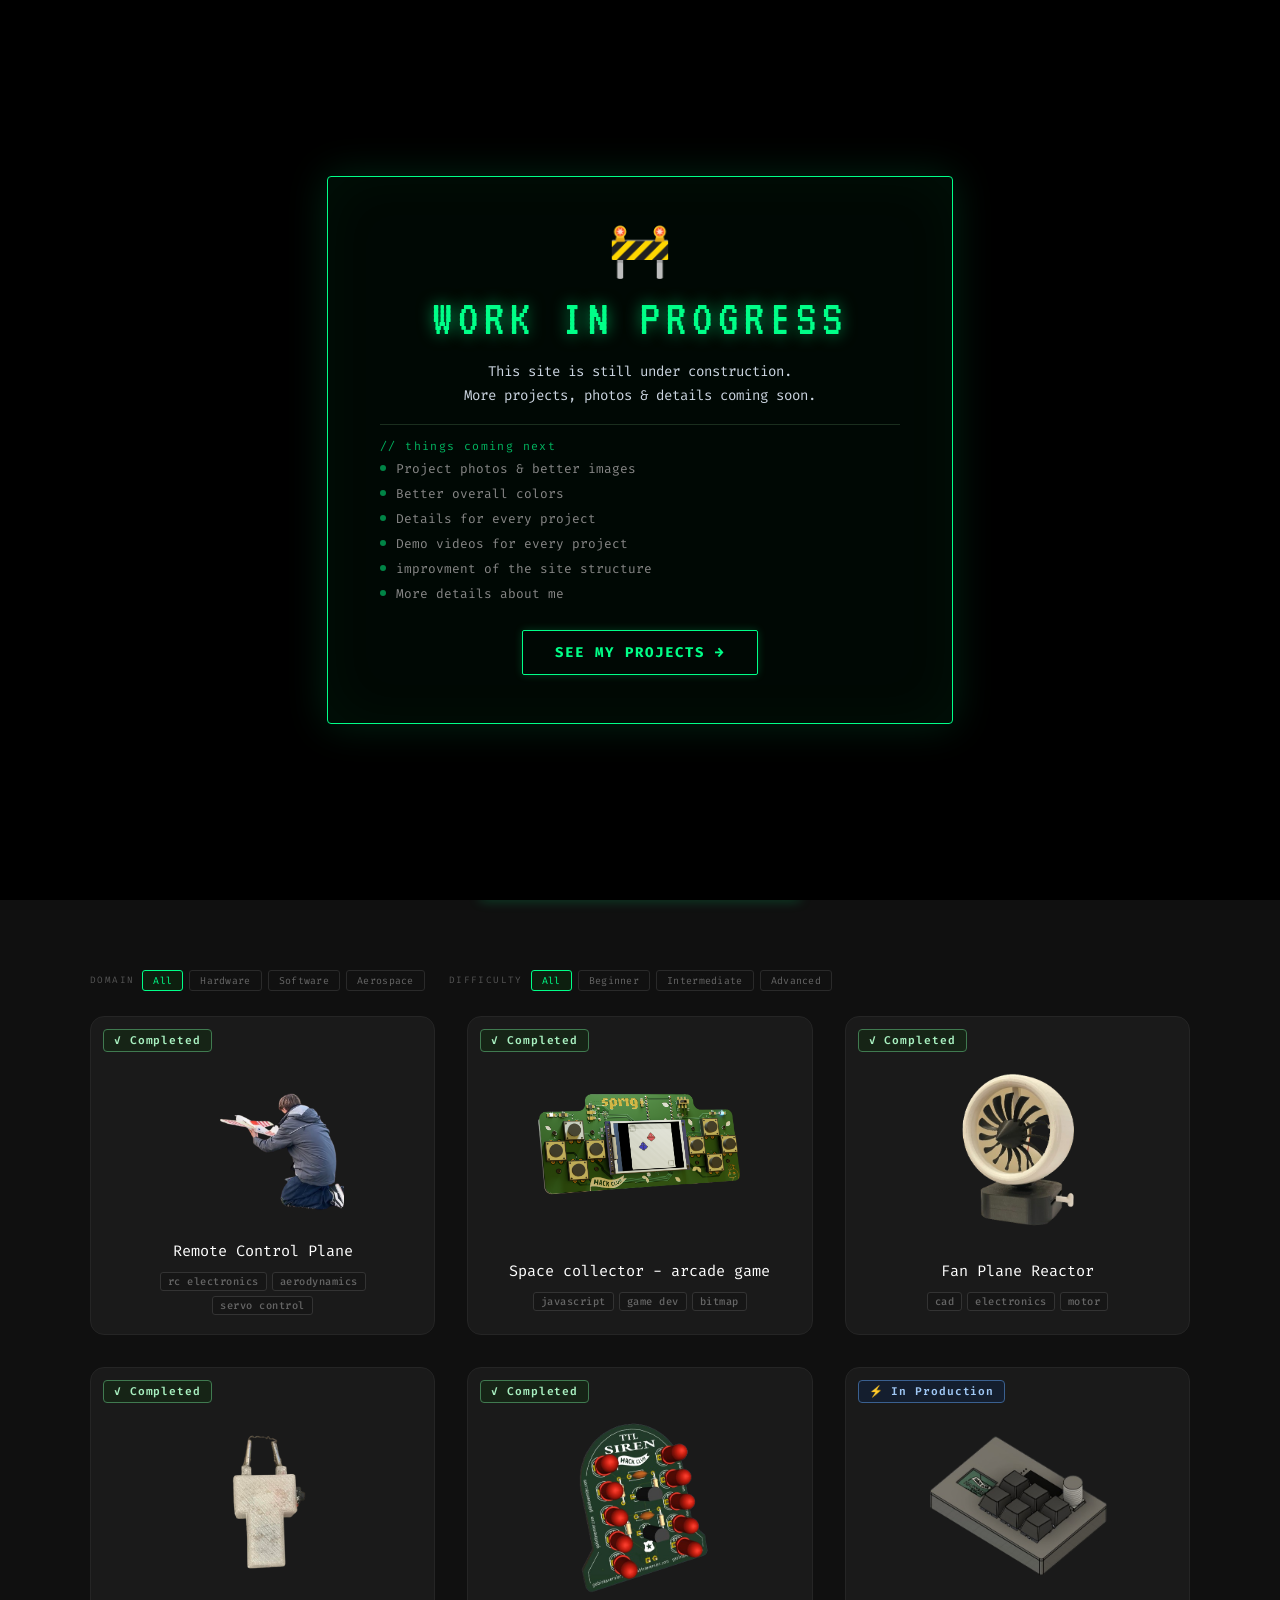
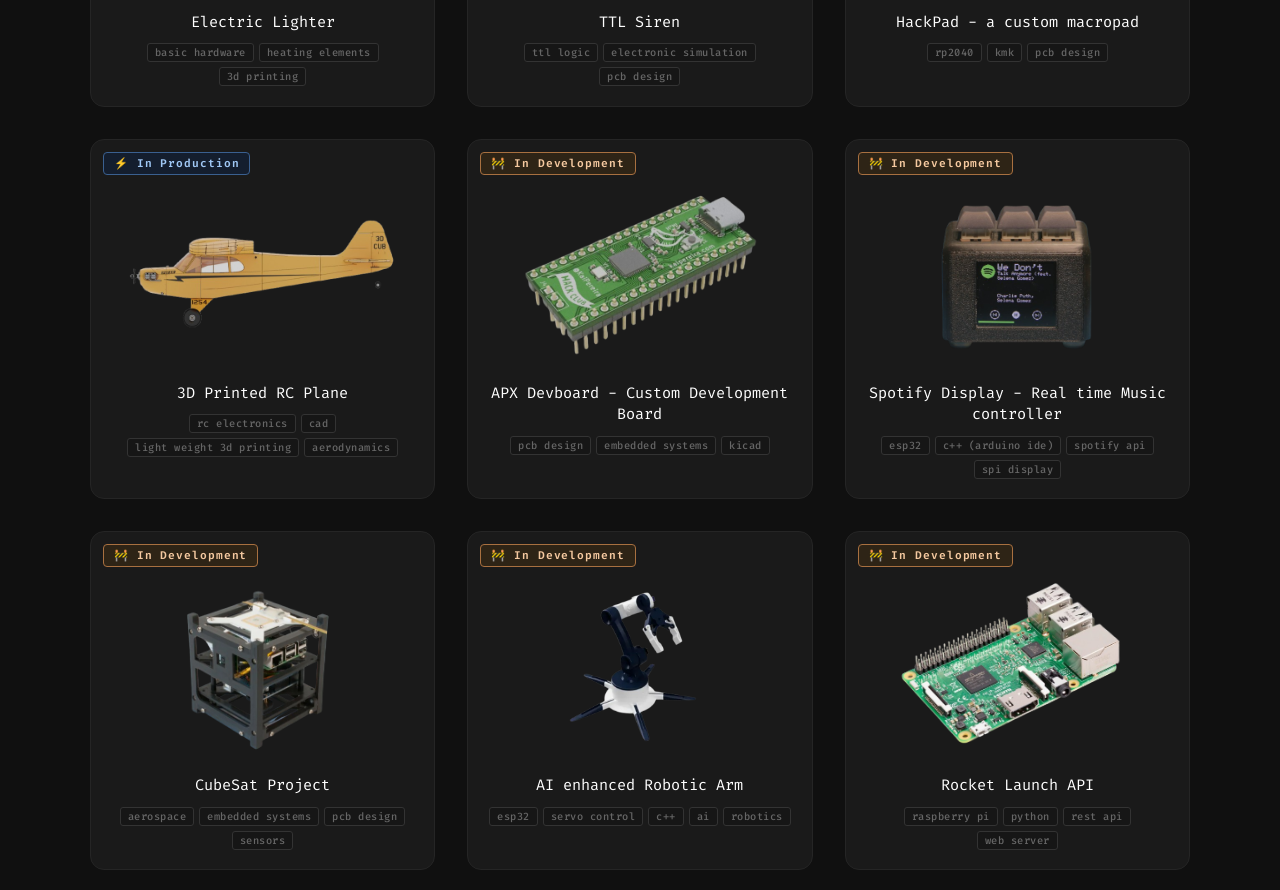
==== commit a27927aa: "Add files via upload" ====
--- a/index.html
+++ b/index.html
@@ -8,6 +8,9 @@
         <title>GABIN TAVERNIER</title>
     </head>
     <body>
+
+        <!-- Binary background effect -->
+        <canvas id="binary-canvas"></canvas>
 
         <!-- Full-page WIP splash -->
         <div id="wip-splash">
@@ -73,75 +76,93 @@
             <img src="hackpad.png" alt="HackPad project" />
         </div>
 
-        <div id="scroll-down">
+        <div id="scroll-down" onclick="document.getElementById('projects').scrollIntoView({behavior:'smooth'})" style="cursor:pointer;">
             <span data-i18n="scroll-down-txt">scroll down</span>
             <svg width="18" height="18" viewBox="0 0 24 24" fill="none" stroke="currentColor" stroke-width="2" stroke-linecap="round" stroke-linejoin="round"><polyline points="6 9 12 15 18 9"/></svg>
         </div>
 
         <h2 id="projects" data-i18n="projects-title">MY PROJECTS</h2>
+
+        <div id="project-filters">
+            <div class="filter-group">
+                <span class="filter-label" data-i18n="filter-domain">Domain</span>
+                <button class="filter-btn active" data-filter="domain" data-value="all" data-i18n="filter-all">All</button>
+                <button class="filter-btn" data-filter="domain" data-value="hardware" data-i18n="filter-hardware">Hardware</button>
+                <button class="filter-btn" data-filter="domain" data-value="software" data-i18n="filter-software">Software</button>
+                <button class="filter-btn" data-filter="domain" data-value="aerospace" data-i18n="filter-aerospace">Aerospace</button>
+            </div>
+            <div class="filter-group">
+                <span class="filter-label" data-i18n="filter-difficulty">Difficulty</span>
+                <button class="filter-btn active" data-filter="difficulty" data-value="all" data-i18n="filter-all">All</button>
+                <button class="filter-btn" data-filter="difficulty" data-value="beginner" data-i18n="filter-beginner">Beginner</button>
+                <button class="filter-btn" data-filter="difficulty" data-value="intermediate" data-i18n="filter-inter">Intermediate</button>
+                <button class="filter-btn" data-filter="difficulty" data-value="advanced" data-i18n="filter-advanced">Advanced</button>
+            </div>
+        </div>
+
         <div class="projects-grid">
             <!-- ✓ Completed -->
-            <div class="project rc-plane-card">
+            <div class="project rc-plane-card" data-key="rc-plane">
                 <span class="done-badge" data-i18n="badge-done">✓ Completed</span>
                 <img src="./gabin rc plane.png" alt="RC Plane Project" width="200" height="200" />
                 <p data-i18n="proj-rc-plane">Remote Control Plane</p>
             </div>
-            <div class="project space-collector">
+            <div class="project space-collector" data-key="space-collector">
                 <span class="done-badge" data-i18n="badge-done">✓ Completed</span>
                 <img src="sprig.png" alt="space collector game" width="300" height="200" />
                 <p data-i18n="proj-space">Space collector - arcade game</p>
             </div>
-            <div class="project">
+            <div class="project" data-key="fan-reactor">
                 <span class="done-badge" data-i18n="badge-done">✓ Completed</span>
                 <img src="fan plane reactor.png" alt="Fan Plane Reactor" width="200" height="200" />
                 <p data-i18n="proj-fan">Fan Plane Reactor</p>
             </div>
-            <div class="project electric-lighter">
+            <div class="project electric-lighter" data-key="electric-lighter">
                 <span class="done-badge" data-i18n="badge-done">✓ Completed</span>
                 <img src="el.png" alt="Electric Lighter" width="200" height="200" />
                 <p data-i18n="proj-lighter">Electric Lighter</p>
             </div>
-            <div class="project ttl-siren">
+            <div class="project ttl-siren" data-key="ttl-siren">
                 <span class="done-badge" data-i18n="badge-done">✓ Completed</span>
                 <img src="TTL.png" alt="TTL Siren" width="200" height="200" />
                 <p data-i18n="proj-ttl">TTL Siren</p>
             </div>
             <!-- ⚡ In Production -->
-            <div class="project hackpad">
+            <div class="project hackpad" data-key="hackpad">
                 <span class="prod-badge" data-i18n="badge-prod">⚡ In Production</span>
                 <img src="hackpad.png" alt="HackPad - a custom macropad" width="230" height="160" />
                 <p data-i18n="proj-hackpad">HackPad - a custom macropad</p>
             </div>
-            <div class="project rc-plane-3d">
+            <div class="project rc-plane-3d" data-key="3d-rc-plane">
                 <span class="prod-badge" data-i18n="badge-prod">⚡ In Production</span>
                 <img src="3D plane.png" alt="3D Printed RC Plane" width="200" height="200" />
                 <p data-i18n="proj-3dplane">3D Printed RC Plane</p>
             </div>
             <!-- 🚧 In Development -->
-            <div class="project devboard">
+            <div class="project devboard" data-key="apx-devboard">
                 <span class="wip-badge" data-i18n="badge-wip">🚧 In Development</span>
                 <img src="devboard.png" alt="devboard" width="220" height="150" />
                 <p data-i18n="proj-devboard">APX Devboard - Custom Development Board</p>
             </div>
-            <div class="project display">
+            <div class="project display" data-key="spotify-display">
                 <span class="wip-badge" data-i18n="badge-wip">🚧 In Development</span>
                 <img src="display.png" alt="spotify display" width="250" height="160" />
                 <p data-i18n="proj-display">Spotify Display - Real time Music controller</p>
             </div>
-            <div class="project cubesat">
+            <div class="project cubesat" data-key="cubesat">
                 <span class="wip-badge" data-i18n="badge-wip">🚧 In Development</span>
                 <img src="cubesat.png" alt="CubeSat Project" width="270" height="270" />
                 <p data-i18n="proj-cubesat">CubeSat Project</p>
             </div>
-            <div class="project robotic-arm">
+            <div class="project robotic-arm" data-key="robotic-arm">
                 <span class="wip-badge" data-i18n="badge-wip">🚧 In Development</span>
                 <img src="arm.png" alt="robotic arm" width="200" height="200" />
                 <p data-i18n="proj-robotic-arm">AI enhanced Robotic Arm</p>
             </div>
-            <div class="project raspapi">
+            <div class="project raspapi" data-key="launch-api">
                 <span class="wip-badge" data-i18n="badge-wip">🚧 In Development</span>
                 <img src="raspapi.png" alt="RaspAPI" width="200" height="200" />
-                <p data-i18n="proj-launchapi">Launch Watch API</p>
+                <p data-i18n="proj-launchapi">Rocket Launch API</p>
             </div>
         </div>
 
--- a/main.css
+++ b/main.css
@@ -18,6 +18,15 @@
 html {
     margin: 0;
     padding: 0;
+}
+
+#binary-canvas {
+    position: fixed;
+    inset: 0;
+    width: 100%;
+    height: 100%;
+    pointer-events: none;
+    z-index: 1;
 }
 
 /* ── WIP Full-page Splash ── */
@@ -294,12 +303,13 @@
     line-height: 1;
     margin: 0;
     padding: 8px 0 0 0;
-    color: #ffffff;
+    color: #00ff88;
     font-family: 'VT323', monospace;
     font-weight: 700;
     font-size: 1.5rem;
     letter-spacing: -1px;
     display: none;
+    text-shadow: 0 0 8px rgba(0, 255, 136, 0.4);
 }
 
 #description {
@@ -324,6 +334,8 @@
     text-shadow: 0 0 12px rgba(0, 255, 136, 0.3);
     text-align: center;
     width: 100%;
+    position: relative;
+    z-index: 2;
 }
 
 #bottom {
@@ -477,23 +489,77 @@
 
 .projects-grid {
     display: grid;
-    grid-template-columns: repeat(3, 1fr);
+    grid-template-columns: repeat(auto-fill, minmax(280px, 1fr));
     gap: 2rem;
     margin: 20px auto;
     max-width: 1100px;
     padding: 0 2rem;
     align-items: stretch;
-}
-
-@media (max-width: 900px) {
-    .projects-grid {
-        grid-template-columns: repeat(2, minmax(0, 1fr));
-    }
+    position: relative;
+    z-index: 2;
+}
+
+/* ── Project filters ── */
+#project-filters {
+    display: flex;
+    flex-wrap: wrap;
+    gap: 14px 24px;
+    margin: 0 auto 1.6rem;
+    max-width: 1100px;
+    padding: 0 2rem;
+    align-items: center;
+    position: relative;
+    z-index: 2;
+}
+
+.filter-group {
+    display: flex;
+    align-items: center;
+    gap: 6px;
+    flex-wrap: wrap;
+}
+
+.filter-label {
+    font-size: 0.58rem;
+    text-transform: uppercase;
+    letter-spacing: 0.15em;
+    color: #555;
+    font-family: 'Fira Code', monospace;
+    margin-right: 2px;
+    flex-shrink: 0;
+}
+
+.filter-btn {
+    font-family: 'Fira Code', monospace;
+    font-size: 0.62rem;
+    padding: 3px 10px;
+    border-radius: 3px;
+    border: 1px solid #2a2a2a;
+    background: #111;
+    color: #666;
+    cursor: pointer;
+    transition: background 0.15s, color 0.15s, border-color 0.15s;
+    letter-spacing: 0.3px;
+}
+
+.filter-btn:hover {
+    background: #1a1a1a;
+    color: #aaa;
+    border-color: #444;
+}
+
+.filter-btn.active {
+    background: #0d1f0f;
+    color: #00ff88;
+    border-color: #00ff88;
+}
+
+.project.hidden-by-filter {
+    display: none;
 }
 
 @media (max-width: 600px) {
     .projects-grid {
-        grid-template-columns: 1fr;
         padding: 0 1rem;
     }
     
@@ -510,14 +576,12 @@
     display: flex;
     flex-direction: column;
     align-items: center;
-    justify-content: flex-start;
     text-align: center;
-    min-height: 280px;
     width: 100%;
     background: #1a1a1a;
     padding: 1.2rem;
+    padding-top: 2.8rem;
     border-radius: 14px;
-    box-shadow: none;
     transition: all 0.2s ease;
     cursor: pointer;
     border: 1px solid #252525;
@@ -584,7 +648,7 @@
     margin-left: auto;
     margin-right: auto;
     margin-top: 0;
-    margin-bottom: 1rem;
+    margin-bottom: 0.8rem;
     width: 100%;
     height: 180px;
     object-fit: contain;
@@ -593,18 +657,17 @@
 }
 
 .rc-plane-card img {
-    object-fit: contain;
-    object-position: center center;
     width: 85%;
     height: 160px;
-    margin-left: auto;
-    margin-right: auto;
-    transform: translateX(-20px);
-}
-
-.rc-plane-card p {
-    margin-top: auto;
-    padding-top: 10px;
+}
+
+.project p {
+    font-size: 0.88rem;
+    font-weight: 400;
+    color: #ffffff;
+    margin: 6px 0 0;
+    line-height: 1.4;
+    font-family: 'Fira Code', monospace;
 }
 
 .project:hover img {
@@ -626,6 +689,16 @@
     margin: 6px 0 0;
     line-height: 1.4;
     font-family: 'Fira Code', monospace;
+}
+
+.proj-subtitle {
+    display: block;
+    font-size: 0.6rem;
+    color: #555;
+    font-family: 'Fira Code', monospace;
+    margin-top: 4px;
+    letter-spacing: 0.3px;
+    line-height: 1.5;
 }
 
 /* Style de la modale */
@@ -693,48 +766,6 @@
     color: #772626;
 }
 
-/* Ajustements spécifiques par projet */
-.devboard {
-    margin-top: 40px;
-}
-
-.display {
-    margin-top: 40px;
-    margin-bottom: px;
-}
-
-.space-collector {
-    margin-top: 5px;
-}
-
-.robotic-arm {
-    margin-top: 40px;
-}
-
-.hackpad {
-    margin-top: 40px;
-}
-
-.electric-lighter {
-    margin-top: 40px;
-}
-
-.ttl-siren {
-    margin-top: 40px;
-}
-
-.rc-plane-3d {
-    margin-top: 40px;
-}
-
-.cubesat {
-    margin-top: 35px;
-}
-
-.raspapi {
-    margin-top: 45px;
-}
-
 /* ── Skills page ── */
 .skills-grid {
     display: grid;
@@ -751,7 +782,10 @@
 }
 
 .skill-card {
-    padding: 0.4rem 0;
+    background: #111111;
+    border: 1px solid #252525;
+    border-radius: 8px;
+    padding: 1.6rem 1.8rem;
     text-align: left;
     margin-bottom: 1rem;
 }
@@ -770,8 +804,6 @@
     gap: 14px;
     margin-top: 22px;
 }
-    margin-top: 9px;
-
 
 .skill-section-label {
     font-size: 0.58rem;
@@ -785,9 +817,10 @@
 }
 
 .skill-card .tags-list {
-    justify-content: center;
+    justify-content: flex-start;
     margin-top: 0;
-    gap: 4px;
+    gap: 6px 6px;
+    row-gap: 8px;
 }
 
 /* Per-card accent colors */
@@ -796,7 +829,7 @@
 .skill-card--hw     .skill-card-title { color: #34d399; }
 .skill-card--pcb    .skill-card-title { color: #38bdf8; }
 .skill-card--soft   .skill-card-title { color: #fbbf24; }
-.skill-card--domain .skill-card-title { color: #4ade80; }
+.skill-card--domain .skill-card-title { color: #fb923c; }
 
 /* Tags inside skill cards — colored per card */
 .skill-card .tag {
@@ -812,12 +845,14 @@
 .skill-card--hw     .tag { background: #0e2820; color: #6ee7b7; }
 .skill-card--pcb    .tag { background: #0d2233; color: #7dd3fc; }
 .skill-card--soft   .tag { background: #2c2208; color: #fcd34d; }
-.skill-card--domain .tag { background: #0e2818; color: #86efac; }
-
-.skill-card .tag--gray {
-    background: #1a1a1a;
-    color: #555;
-}
+.skill-card--domain .tag { background: #2a1800; color: #fdba74; }
+
+/* Gray tags inherit muted accent per card */
+.skill-card--prog   .tag--gray { background: #16152a; color: #6366f1; }
+.skill-card--hw     .tag--gray { background: #0a1e17; color: #34d399; }
+.skill-card--pcb    .tag--gray { background: #091929; color: #38bdf8; }
+.skill-card--soft   .tag--gray { background: #1f1804; color: #d97706; }
+.skill-card--domain .tag--gray { background: #1f1100; color: #f97316; }
 
 /* ── Tags ── */
 .tags-list {
@@ -1088,6 +1123,7 @@
     box-sizing: border-box;
     min-height: 60vh;
     position: relative;
+    z-index: 2;
 }
 
 #hero-text {
@@ -1145,6 +1181,8 @@
     padding: 2.5rem 0;
     max-width: 1100px;
     margin: 0 auto;
+    position: relative;
+    z-index: 2;
 }
 
 #scroll-down svg {
@@ -1178,7 +1216,7 @@
 
     #hamburger { display: flex; }
 
-    #name, #description { display: block; }
+    #name { display: block; }
 
     #hero {
         flex-direction: column;
@@ -1202,4 +1240,8 @@
     #projects {
         font-size: 1.8rem;
     }
-}
+
+    .page-content {
+        padding: 1.5rem 1.2rem;
+    }
+}
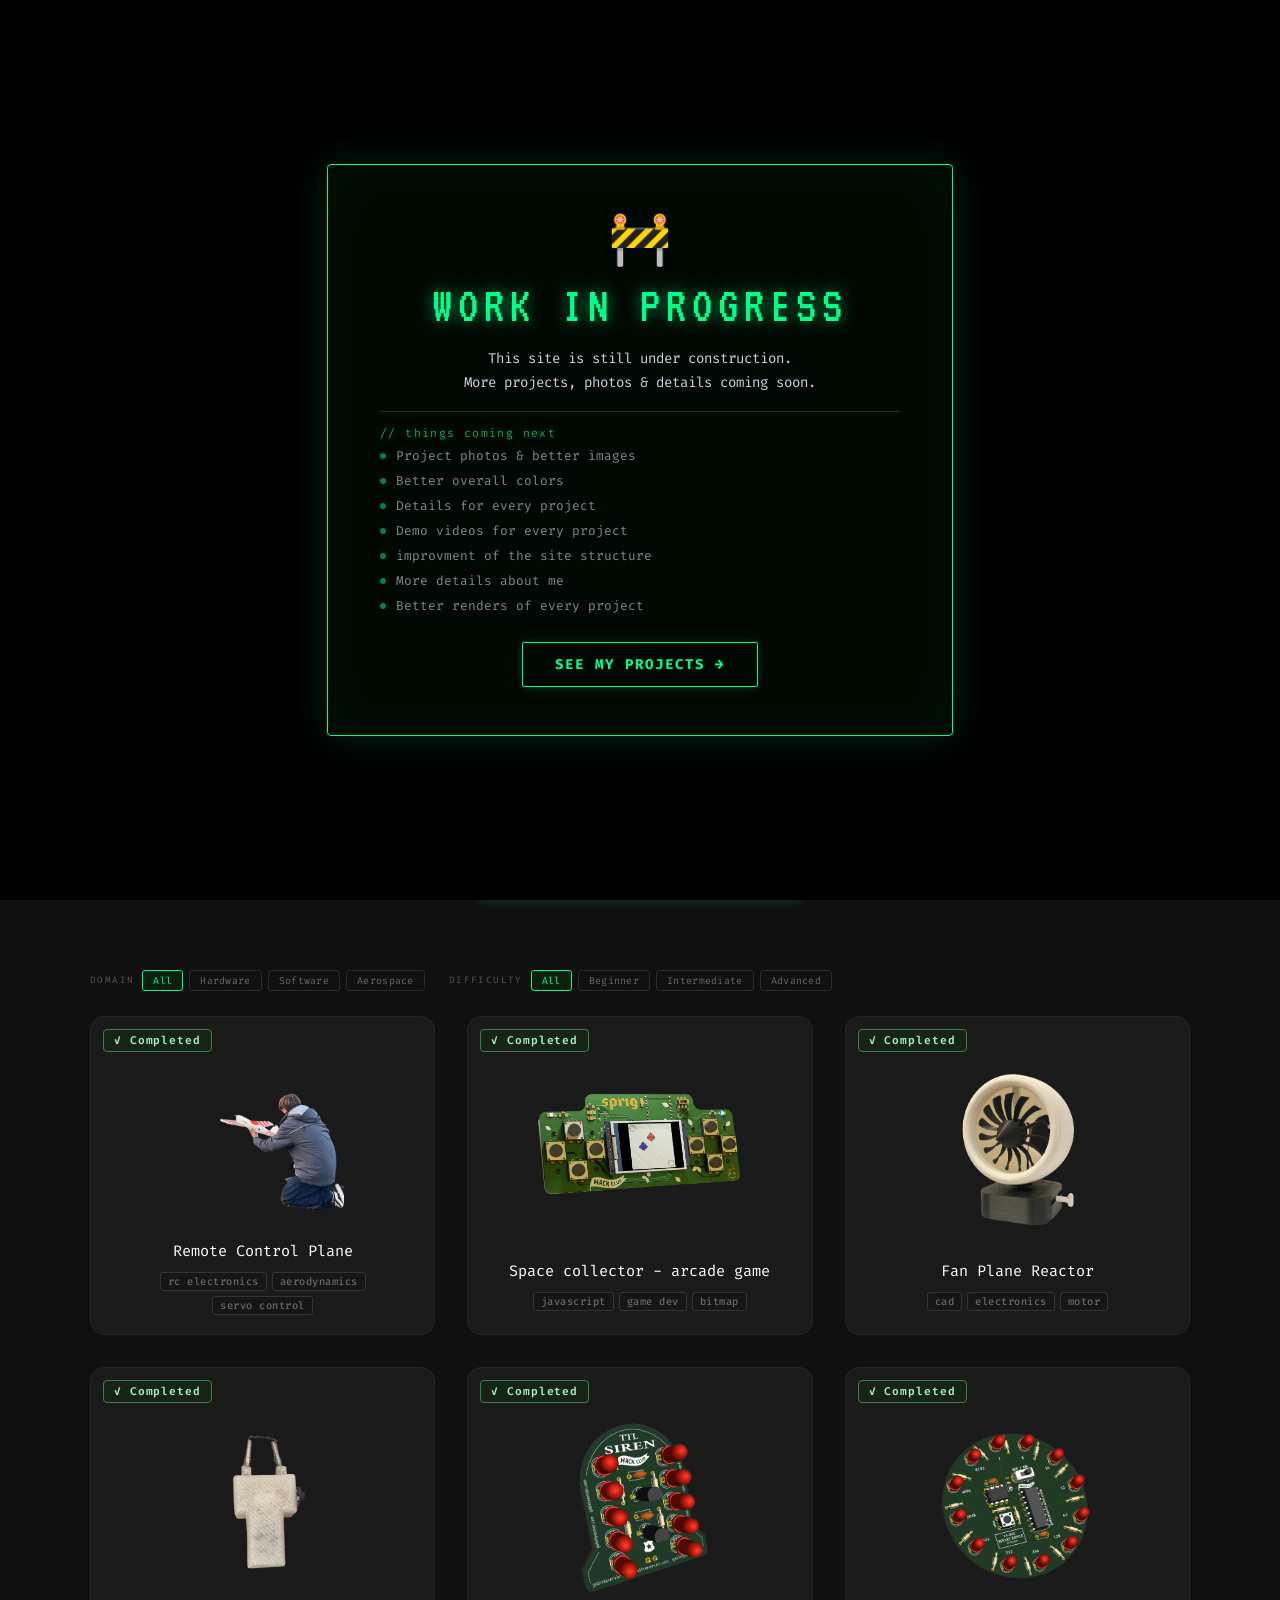
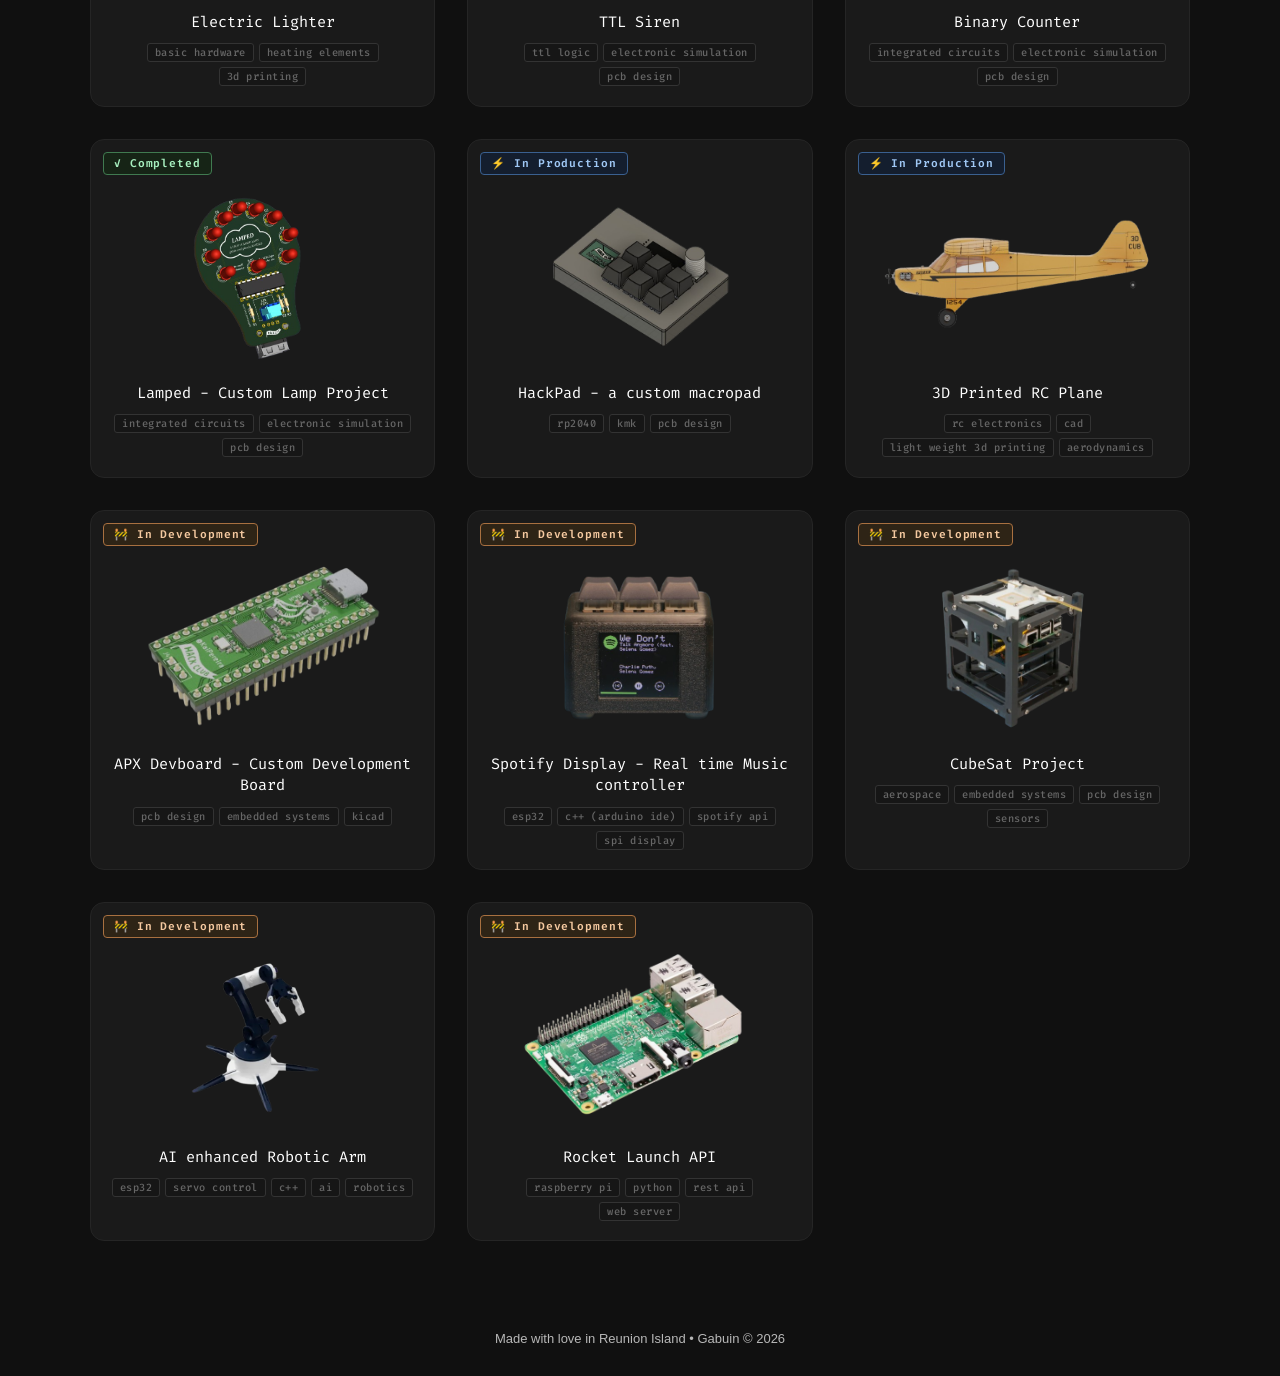
==== commit fc687ddb: "Add files via upload" ====
--- a/index.html
+++ b/index.html
@@ -28,8 +28,9 @@
                             <li><span class="wip-roadmap-dot"></span><span data-i18n="wip-r2">Better overall colors</span></li>
                             <li><span class="wip-roadmap-dot"></span><span data-i18n="wip-r3">Details for every project</span></li>
                             <li><span class="wip-roadmap-dot"></span><span data-i18n="wip-r4">Demo videos for every project</span></li>
-                            <li><span class="wip-roadmap-dot"></span><span data-i18n="wip-r5">improvment of the site structure</span></li>
+                            <li><span class="wip-roadmap-dot"></span><span data-i18n="wip-r5">Improvement of the site structure</span></li>
                             <li><span class="wip-roadmap-dot"></span><span data-i18n="wip-r6">More details about me</span></li>
+                            <li><span class="wip-roadmap-dot"></span><span data-i18n="wip-r7">Better renders of every project</span></li>
                         </ul>
                     </div>
 
@@ -73,7 +74,7 @@
                 <h1>Gabin Tavernier</h1>
                 <span class="subtitle" data-i18n="hero-subtitle">Student &bull; Maker &bull; Aerospace Enthusiast</span>
             </div>
-            <img src="hackpad.png" alt="HackPad project" />
+            <img src="prayge.png" alt="me" />
         </div>
 
         <div id="scroll-down" onclick="document.getElementById('projects').scrollIntoView({behavior:'smooth'})" style="cursor:pointer;">
@@ -127,6 +128,16 @@
                 <img src="TTL.png" alt="TTL Siren" width="200" height="200" />
                 <p data-i18n="proj-ttl">TTL Siren</p>
             </div>
+            <div class="project binary" data-key="binary">
+                <span class="done-badge" data-i18n="badge-done">✓ Completed</span>
+                <img src="binary.png" alt="Binary Ripple" width="200" height="200" />
+                <p data-i18n="proj-binary">Binary Ripple</p>
+            </div>
+            <div class="project lamped" data-key="lamped">
+                <span class="done-badge" data-i18n="badge-done">✓ Completed</span>
+                <img src="LAMPED.png" alt="Lamped" width="200" height="200" />
+                <p data-i18n="proj-lamped">Lamped</p>
+            </div>
             <!-- ⚡ In Production -->
             <div class="project hackpad" data-key="hackpad">
                 <span class="prod-badge" data-i18n="badge-prod">⚡ In Production</span>
@@ -164,6 +175,8 @@
                 <img src="raspapi.png" alt="RaspAPI" width="200" height="200" />
                 <p data-i18n="proj-launchapi">Rocket Launch API</p>
             </div>
+            
+
         </div>
 
         <!-- Fenêtre modale projet -->
@@ -177,5 +190,18 @@
         </div>
 
        <script src="script.js" defer></script> 
+<footer style="
+  margin-top: 60px;
+  padding: 30px 20px;
+  text-align: center;
+  font-family: -apple-system, BlinkMacSystemFont, 'Segoe UI', sans-serif;
+  font-size: 13px;
+  color: rgba(255, 255, 255, 0.7);
+">
+  <p style="margin: 0;">
+    Made with love in Reunion Island • Gabuin © 2026
+  </p>
+</footer>
     </body>
 </html>
+
--- a/main.css
+++ b/main.css
@@ -955,8 +955,8 @@
 
 .modal-thumb {
     width: auto;
-    max-width: 180px;
-    max-height: 130px;
+    max-width: 480px;
+    max-height: 360px;
     object-fit: cover;
     border-radius: 10px;
     border: 1px solid #2a2a2a;
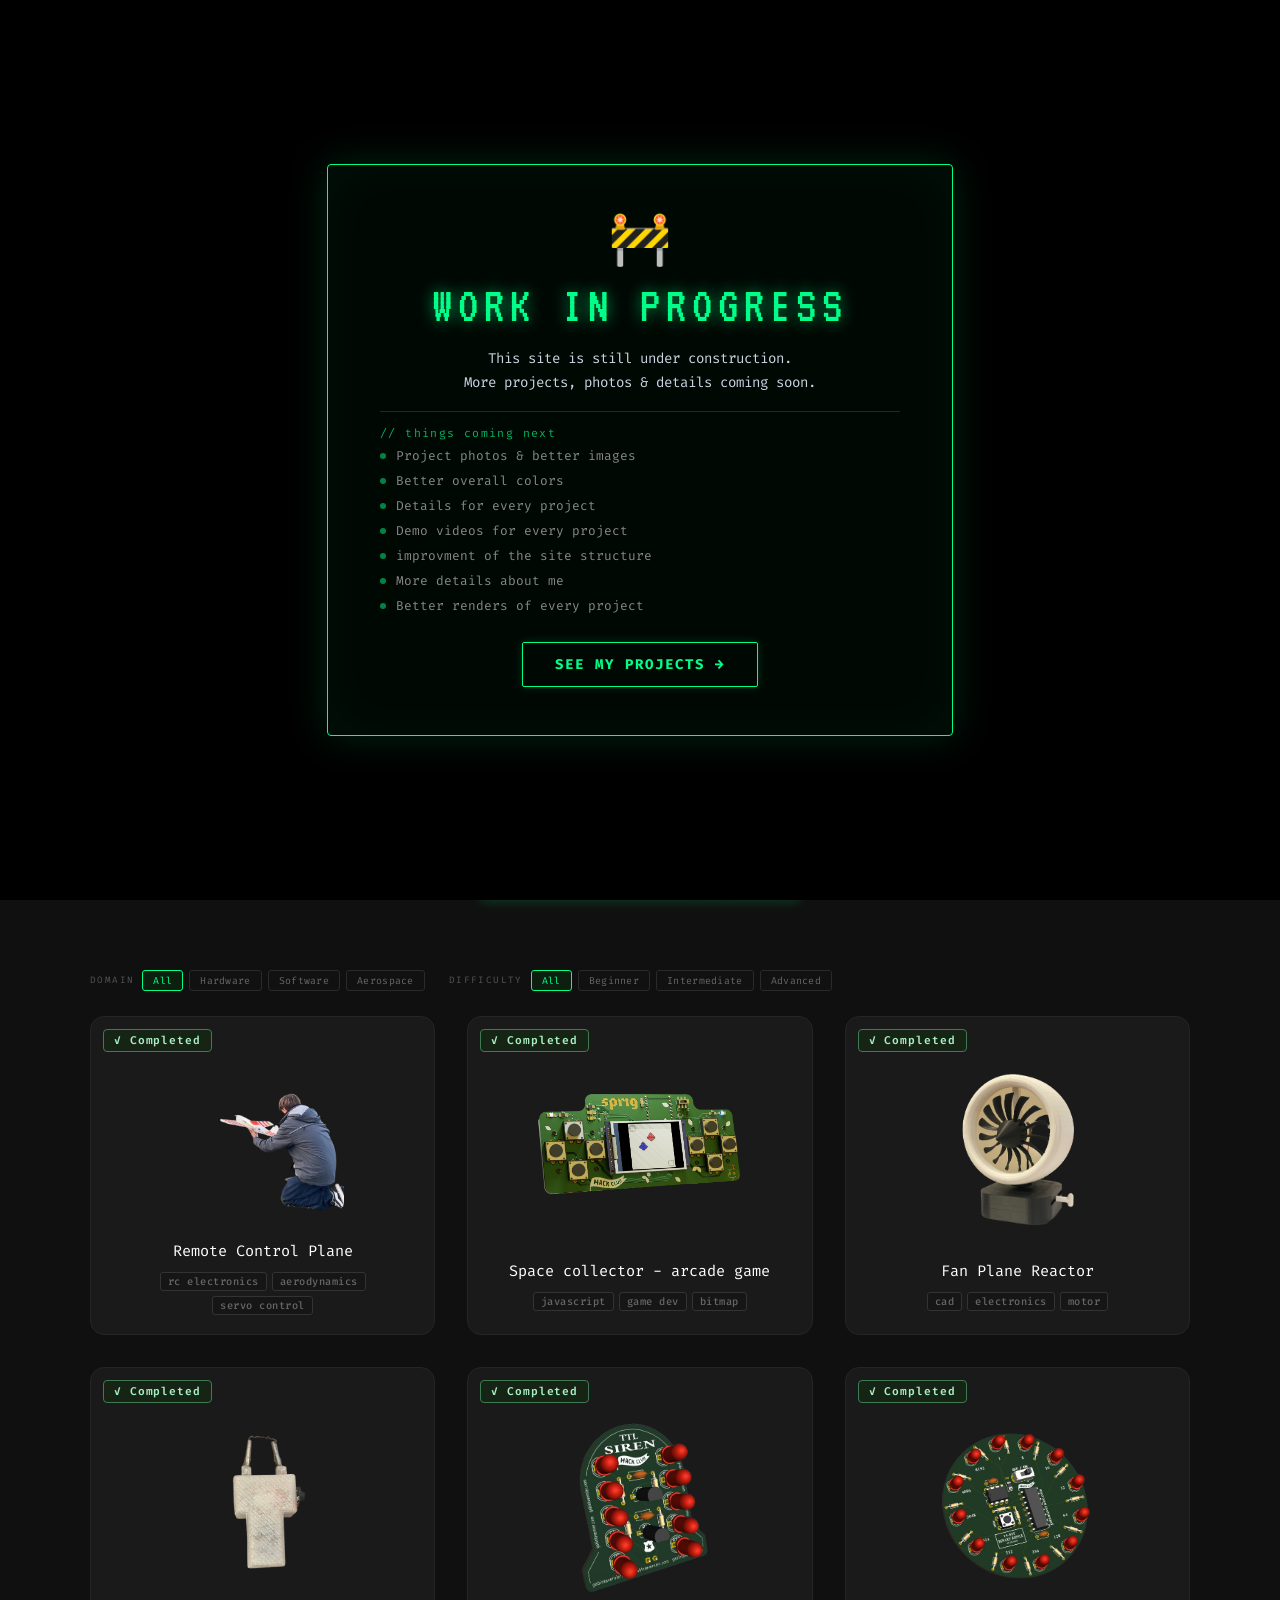
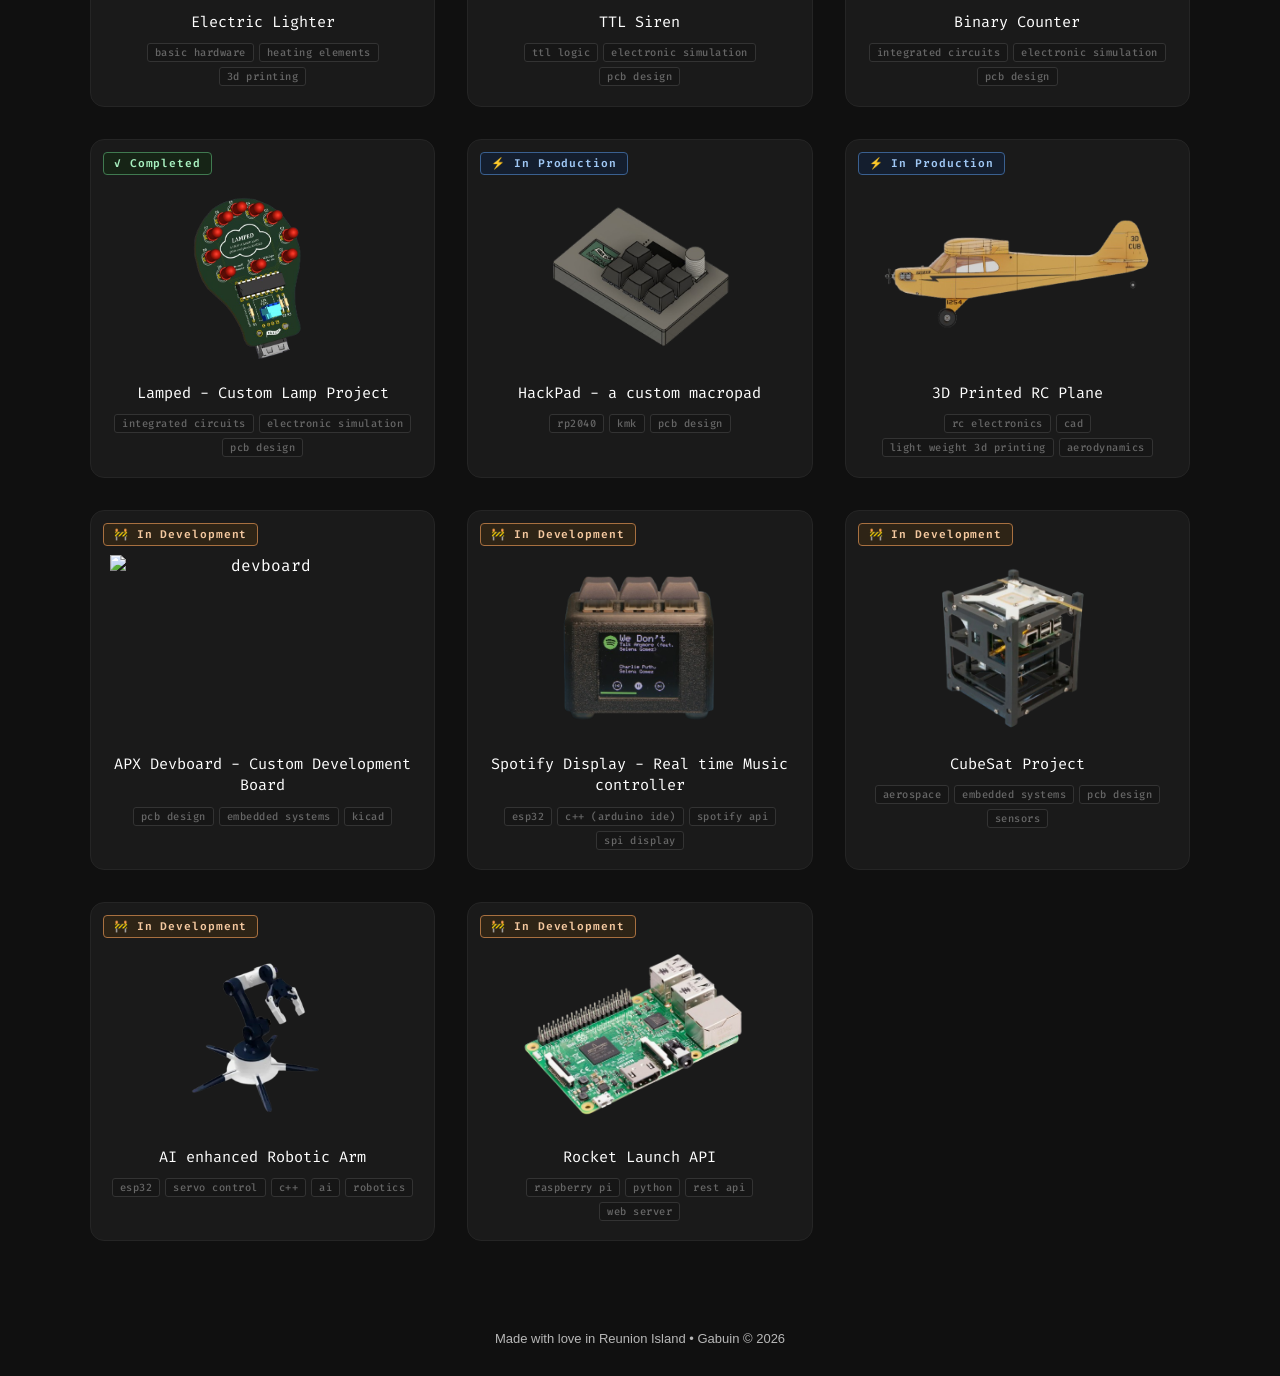
==== commit 66672492: "Add files via upload" ====
--- a/index.html
+++ b/index.html
@@ -74,7 +74,7 @@
                 <h1>Gabin Tavernier</h1>
                 <span class="subtitle" data-i18n="hero-subtitle">Student &bull; Maker &bull; Aerospace Enthusiast</span>
             </div>
-            <img src="prayge.png" alt="me" />
+            <img src="images/prayge.png" alt="me" />
         </div>
 
         <div id="scroll-down" onclick="document.getElementById('projects').scrollIntoView({behavior:'smooth'})" style="cursor:pointer;">
@@ -105,74 +105,74 @@
             <!-- ✓ Completed -->
             <div class="project rc-plane-card" data-key="rc-plane">
                 <span class="done-badge" data-i18n="badge-done">✓ Completed</span>
-                <img src="./gabin rc plane.png" alt="RC Plane Project" width="200" height="200" />
+                <img src="images/gabin rc plane.png" alt="RC Plane Project" width="200" height="200" />
                 <p data-i18n="proj-rc-plane">Remote Control Plane</p>
             </div>
             <div class="project space-collector" data-key="space-collector">
                 <span class="done-badge" data-i18n="badge-done">✓ Completed</span>
-                <img src="sprig.png" alt="space collector game" width="300" height="200" />
+                <img src="images/sprig.png" alt="space collector game" width="300" height="200" />
                 <p data-i18n="proj-space">Space collector - arcade game</p>
             </div>
             <div class="project" data-key="fan-reactor">
                 <span class="done-badge" data-i18n="badge-done">✓ Completed</span>
-                <img src="fan plane reactor.png" alt="Fan Plane Reactor" width="200" height="200" />
+                <img src="images/fan plane reactor.png" alt="Fan Plane Reactor" width="200" height="200" />
                 <p data-i18n="proj-fan">Fan Plane Reactor</p>
             </div>
             <div class="project electric-lighter" data-key="electric-lighter">
                 <span class="done-badge" data-i18n="badge-done">✓ Completed</span>
-                <img src="el.png" alt="Electric Lighter" width="200" height="200" />
+                <img src="images/el.png" alt="Electric Lighter" width="200" height="200" />
                 <p data-i18n="proj-lighter">Electric Lighter</p>
             </div>
             <div class="project ttl-siren" data-key="ttl-siren">
                 <span class="done-badge" data-i18n="badge-done">✓ Completed</span>
-                <img src="TTL.png" alt="TTL Siren" width="200" height="200" />
+                <img src="images/TTL.png" alt="TTL Siren" width="200" height="200" />
                 <p data-i18n="proj-ttl">TTL Siren</p>
             </div>
             <div class="project binary" data-key="binary">
                 <span class="done-badge" data-i18n="badge-done">✓ Completed</span>
-                <img src="binary.png" alt="Binary Ripple" width="200" height="200" />
+                <img src="images/binary.png" alt="Binary Ripple" width="200" height="200" />
                 <p data-i18n="proj-binary">Binary Ripple</p>
             </div>
             <div class="project lamped" data-key="lamped">
                 <span class="done-badge" data-i18n="badge-done">✓ Completed</span>
-                <img src="LAMPED.png" alt="Lamped" width="200" height="200" />
+                <img src="images/LAMPED.png" alt="Lamped" width="200" height="200" />
                 <p data-i18n="proj-lamped">Lamped</p>
             </div>
             <!-- ⚡ In Production -->
             <div class="project hackpad" data-key="hackpad">
                 <span class="prod-badge" data-i18n="badge-prod">⚡ In Production</span>
-                <img src="hackpad.png" alt="HackPad - a custom macropad" width="230" height="160" />
+                <img src="images/hackpad.png" alt="HackPad - a custom macropad" width="230" height="160" />
                 <p data-i18n="proj-hackpad">HackPad - a custom macropad</p>
             </div>
             <div class="project rc-plane-3d" data-key="3d-rc-plane">
                 <span class="prod-badge" data-i18n="badge-prod">⚡ In Production</span>
-                <img src="3D plane.png" alt="3D Printed RC Plane" width="200" height="200" />
+                <img src="images/3D plane.png" alt="3D Printed RC Plane" width="200" height="200" />
                 <p data-i18n="proj-3dplane">3D Printed RC Plane</p>
             </div>
             <!-- 🚧 In Development -->
             <div class="project devboard" data-key="apx-devboard">
                 <span class="wip-badge" data-i18n="badge-wip">🚧 In Development</span>
-                <img src="devboard.png" alt="devboard" width="220" height="150" />
+                <img src="images/devboard.png" alt="devboard" width="220" height="150" />
                 <p data-i18n="proj-devboard">APX Devboard - Custom Development Board</p>
             </div>
             <div class="project display" data-key="spotify-display">
                 <span class="wip-badge" data-i18n="badge-wip">🚧 In Development</span>
-                <img src="display.png" alt="spotify display" width="250" height="160" />
+                <img src="images/display.png" alt="spotify display" width="250" height="160" />
                 <p data-i18n="proj-display">Spotify Display - Real time Music controller</p>
             </div>
             <div class="project cubesat" data-key="cubesat">
                 <span class="wip-badge" data-i18n="badge-wip">🚧 In Development</span>
-                <img src="cubesat.png" alt="CubeSat Project" width="270" height="270" />
+                <img src="images/cubesat.png" alt="CubeSat Project" width="270" height="270" />
                 <p data-i18n="proj-cubesat">CubeSat Project</p>
             </div>
             <div class="project robotic-arm" data-key="robotic-arm">
                 <span class="wip-badge" data-i18n="badge-wip">🚧 In Development</span>
-                <img src="arm.png" alt="robotic arm" width="200" height="200" />
+                <img src="images/arm.png" alt="robotic arm" width="200" height="200" />
                 <p data-i18n="proj-robotic-arm">AI enhanced Robotic Arm</p>
             </div>
             <div class="project raspapi" data-key="launch-api">
                 <span class="wip-badge" data-i18n="badge-wip">🚧 In Development</span>
-                <img src="raspapi.png" alt="RaspAPI" width="200" height="200" />
+                <img src="images/raspapi.png" alt="RaspAPI" width="200" height="200" />
                 <p data-i18n="proj-launchapi">Rocket Launch API</p>
             </div>
             
--- a/main.css
+++ b/main.css
@@ -26,7 +26,7 @@
     width: 100%;
     height: 100%;
     pointer-events: none;
-    z-index: 1;
+    z-index: -1;
 }
 
 /* ── WIP Full-page Splash ── */
@@ -769,9 +769,9 @@
 /* ── Skills page ── */
 .skills-grid {
     display: grid;
-    grid-template-columns: repeat(auto-fill, minmax(300px, 1fr));
-    gap: 48px;
-    margin-top: 3rem;
+    grid-template-columns: repeat(auto-fill, minmax(280px, 1fr));
+    gap: 24px;
+    margin-top: 2.5rem;
     max-width: 1100px;
     margin-left: auto;
     margin-right: auto;
@@ -782,36 +782,59 @@
 }
 
 .skill-card {
-    background: #111111;
-    border: 1px solid #252525;
-    border-radius: 8px;
-    padding: 1.6rem 1.8rem;
+    --accent: #666;
+    background: #131313;
+    border: 1px solid #222;
+    border-top: 3px solid var(--accent);
+    border-radius: 12px;
+    padding: 1.8rem 2rem 1.6rem;
     text-align: left;
-    margin-bottom: 1rem;
+    position: relative;
+    transition: transform 0.2s ease, border-color 0.2s ease, box-shadow 0.2s ease;
+}
+
+.skill-card:hover {
+    transform: translateY(-4px);
+    border-color: var(--accent);
+    box-shadow: 0 8px 32px rgba(0, 0, 0, 0.5), 0 0 20px color-mix(in srgb, var(--accent) 15%, transparent);
+}
+
+.skill-card-icon {
+    font-size: 1.6rem;
+    margin-bottom: 8px;
+    line-height: 1;
 }
 
 .skill-card-title {
     font-family: 'VT323', monospace;
-    font-size: 1.55rem;
+    font-size: 1.6rem;
     letter-spacing: 2px;
-    color: #00ff88;
-    margin-bottom: 22px;
+    color: var(--accent);
+    margin-bottom: 6px;
+}
+
+.skill-card-subtitle {
+    font-family: 'Fira Code', monospace;
+    font-size: 0.62rem;
+    color: #555;
+    letter-spacing: 0.06em;
+    margin-bottom: 18px;
 }
 
 .skill-section {
     display: flex;
     align-items: flex-start;
     gap: 14px;
-    margin-top: 22px;
+    margin-top: 18px;
 }
 
 .skill-section-label {
-    font-size: 0.58rem;
+    font-size: 0.56rem;
     text-transform: uppercase;
     letter-spacing: 0.15em;
-    color: #666;
-    min-width: 75px;
-    padding-top: 3px;
+    color: #555;
+    min-width: 72px;
+    padding-top: 4px;
     font-family: 'Fira Code', monospace;
     flex-shrink: 0;
 }
@@ -819,40 +842,44 @@
 .skill-card .tags-list {
     justify-content: flex-start;
     margin-top: 0;
-    gap: 6px 6px;
+    gap: 7px;
     row-gap: 8px;
 }
 
 /* Per-card accent colors */
-
-.skill-card--prog   .skill-card-title { color: #818cf8; }
-.skill-card--hw     .skill-card-title { color: #34d399; }
-.skill-card--pcb    .skill-card-title { color: #38bdf8; }
-.skill-card--soft   .skill-card-title { color: #fbbf24; }
-.skill-card--domain .skill-card-title { color: #fb923c; }
+.skill-card--prog   { --accent: #818cf8; }
+.skill-card--hw     { --accent: #34d399; }
+.skill-card--pcb    { --accent: #38bdf8; }
+.skill-card--soft   { --accent: #fbbf24; }
+.skill-card--domain { --accent: #fb923c; }
 
 /* Tags inside skill cards — colored per card */
 .skill-card .tag {
-    background: #1c1c1c;
-    border-radius: 3px;
-    font-size: 0.65rem;
-    padding: 2px 7px;
-    border: none;
-    color: #ccc;
-}
-
-.skill-card--prog   .tag { background: #1e1c38; color: #a5b4fc; }
-.skill-card--hw     .tag { background: #0e2820; color: #6ee7b7; }
-.skill-card--pcb    .tag { background: #0d2233; color: #7dd3fc; }
-.skill-card--soft   .tag { background: #2c2208; color: #fcd34d; }
-.skill-card--domain .tag { background: #2a1800; color: #fdba74; }
+    background: #1a1a1a;
+    border-radius: 6px;
+    font-size: 0.68rem;
+    padding: 4px 10px;
+    border: 1px solid #2a2a2a;
+    color: #bbb;
+    transition: border-color 0.15s, color 0.15s;
+}
+
+.skill-card:hover .tag {
+    border-color: #333;
+}
+
+.skill-card--prog   .tag { background: #18173a; color: #a5b4fc; border-color: #2a2856; }
+.skill-card--hw     .tag { background: #0c2a1f; color: #6ee7b7; border-color: #1a3d2e; }
+.skill-card--pcb    .tag { background: #0c2038; color: #7dd3fc; border-color: #163050; }
+.skill-card--soft   .tag { background: #2e2308; color: #fcd34d; border-color: #3d3010; }
+.skill-card--domain .tag { background: #2c1a04; color: #fdba74; border-color: #3e260a; }
 
 /* Gray tags inherit muted accent per card */
-.skill-card--prog   .tag--gray { background: #16152a; color: #6366f1; }
-.skill-card--hw     .tag--gray { background: #0a1e17; color: #34d399; }
-.skill-card--pcb    .tag--gray { background: #091929; color: #38bdf8; }
-.skill-card--soft   .tag--gray { background: #1f1804; color: #d97706; }
-.skill-card--domain .tag--gray { background: #1f1100; color: #f97316; }
+.skill-card--prog   .tag--gray { background: #14132e; color: #6366f1; border-color: #252350; }
+.skill-card--hw     .tag--gray { background: #091e16; color: #34d399; border-color: #153528; }
+.skill-card--pcb    .tag--gray { background: #091828; color: #38bdf8; border-color: #122640; }
+.skill-card--soft   .tag--gray { background: #201904; color: #d97706; border-color: #33280a; }
+.skill-card--domain .tag--gray { background: #201200; color: #f97316; border-color: #301d06; }
 
 /* ── Tags ── */
 .tags-list {
@@ -955,12 +982,18 @@
 
 .modal-thumb {
     width: auto;
-    max-width: 480px;
+    max-width: 100%;
     max-height: 360px;
     object-fit: cover;
     border-radius: 10px;
-    border: 1px solid #2a2a2a;
-    box-shadow: 0 2px 8px rgba(0, 0, 0, 0.4);
+    border: none;
+    box-shadow: none;
+}
+
+.modal-thumb-square {
+    width: min(82vw, 460px);
+    aspect-ratio: 1 / 1;
+    object-position: center;
 }
 
 .modal-video {
